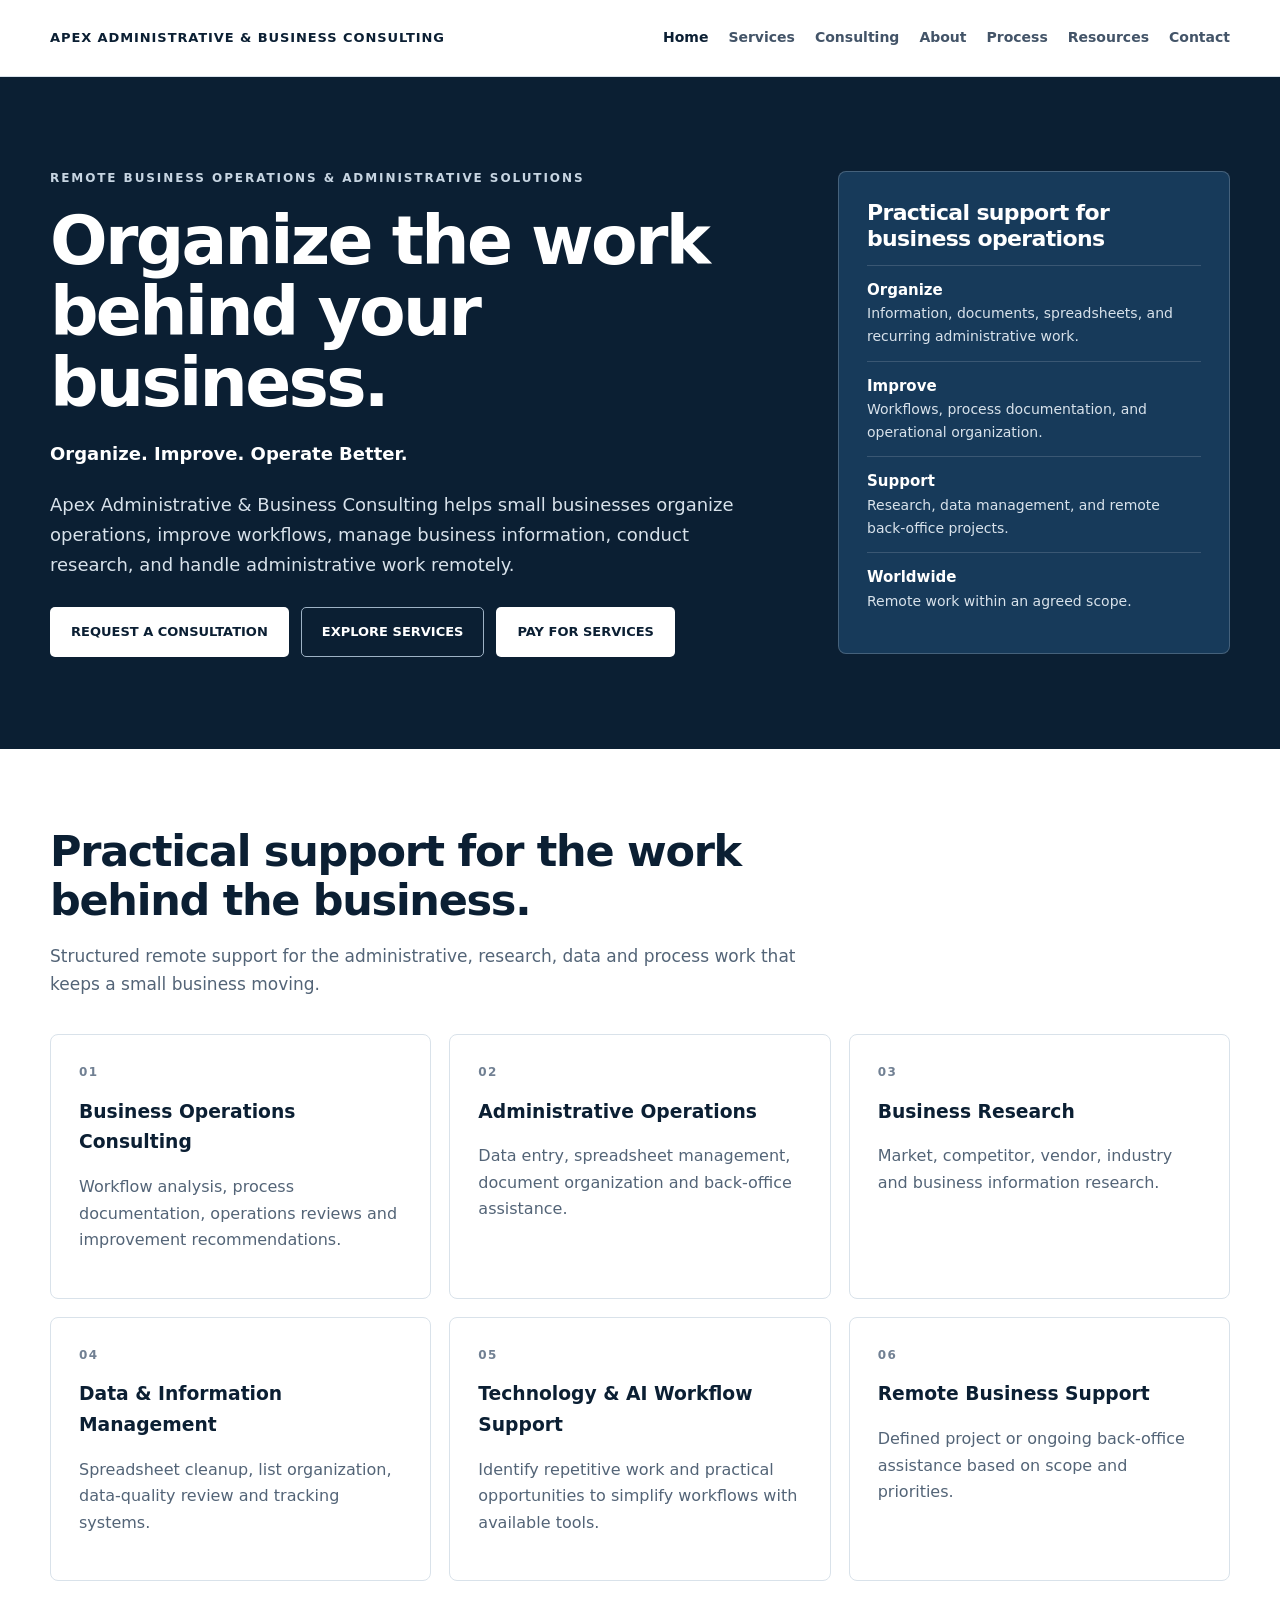
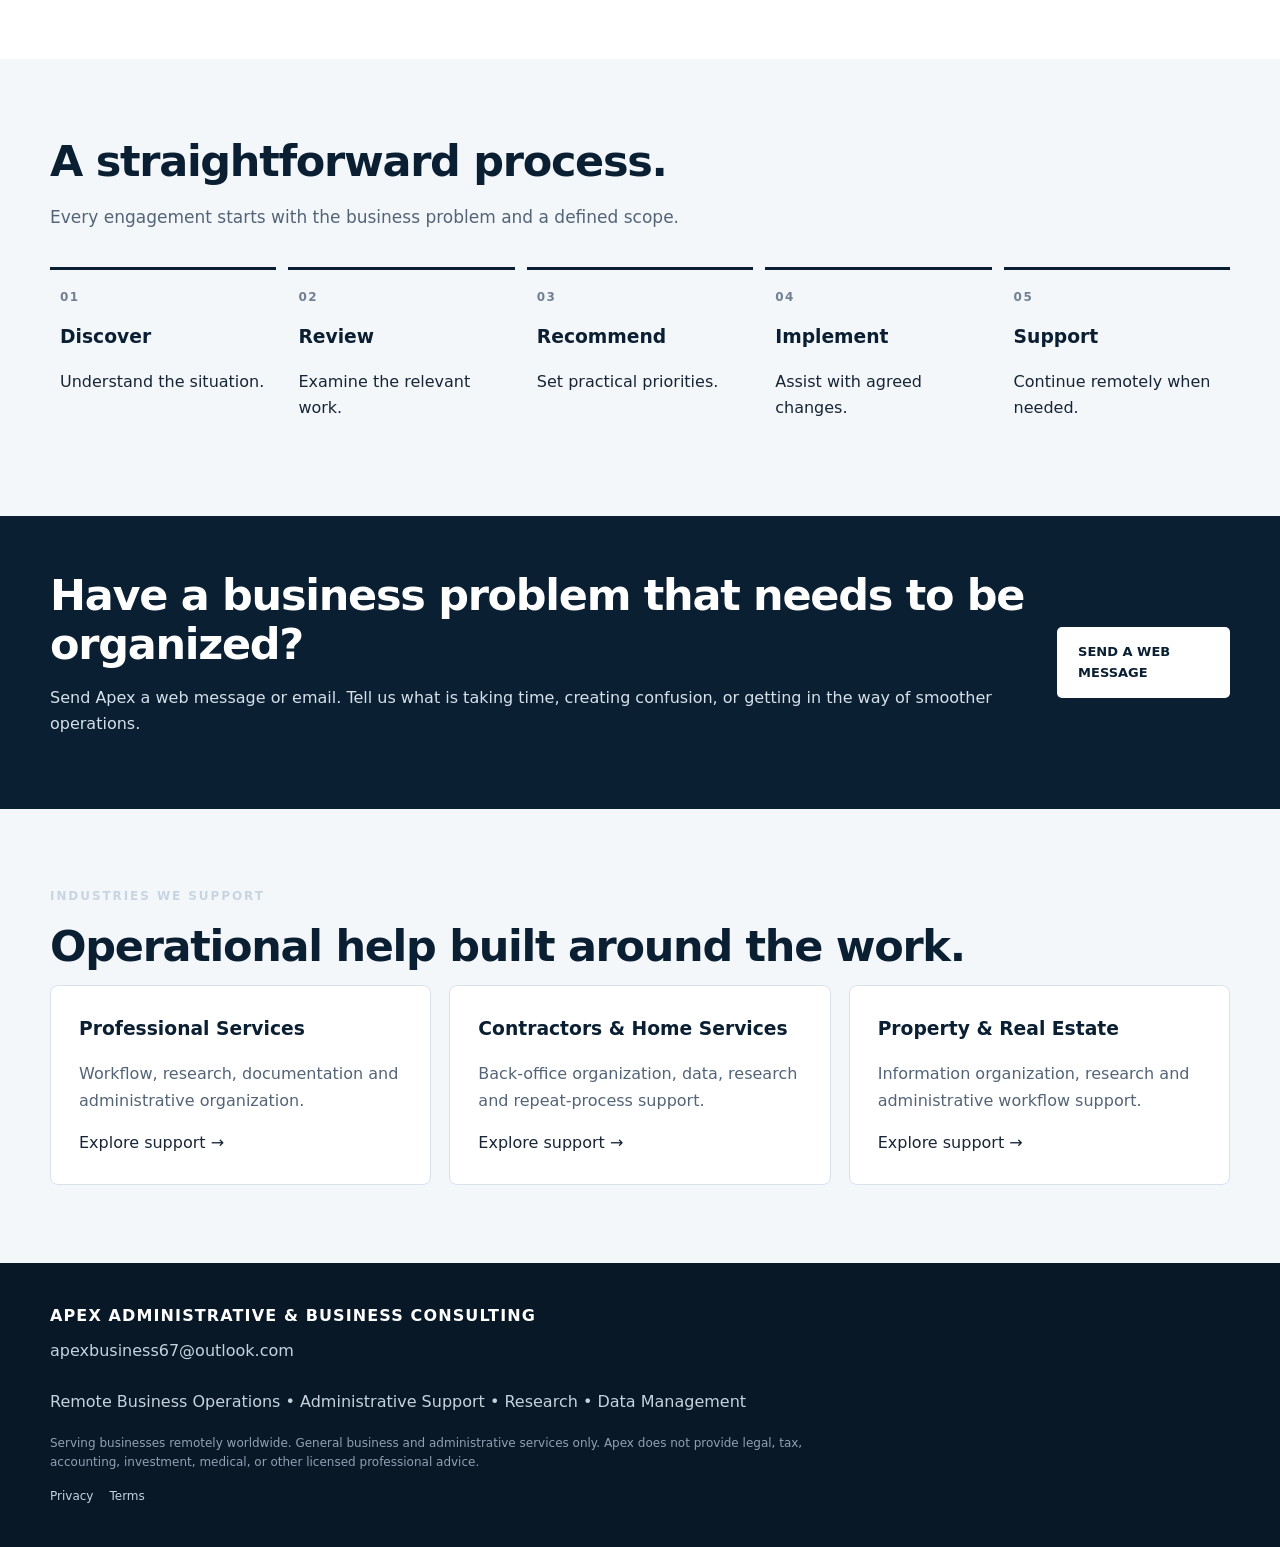
==== index.html @ cebd50f5 "Add Square Pay for Services button" ====
<!doctype html><html lang="en"><head><meta charset="utf-8"><meta name="viewport" content="width=device-width,initial-scale=1"><meta name="theme-color" content="#0b1f33"><title>Apex Administrative & Business Consulting</title><meta name="description" content="Remote business operations, administrative, research, data organization and workflow support for small businesses worldwide."><link rel="canonical" href="https://voluble-queijadas-b38662.netlify.app/"><link rel="stylesheet" href="style.css"><link rel="icon" href="favicon.svg" type="image/svg+xml"><meta property="og:type" content="website"><meta property="og:title" content="Remote Business Operations & Administrative Solutions"><meta property="og:description" content="Remote business operations, administrative, research, data organization and workflow support for small businesses worldwide."><meta property="og:url" content="https://voluble-queijadas-b38662.netlify.app/"><meta name="twitter:card" content="summary"><meta name="twitter:title" content="Remote Business Operations & Administrative Solutions"><meta name="twitter:description" content="Remote business operations, administrative, research, data organization and workflow support for small businesses worldwide."></head><body><nav class="nav"><div class="container nav-inner"><a class="brand" href="index.html">APEX ADMINISTRATIVE &amp; BUSINESS CONSULTING</a><div class="links"><a href="index.html" aria-current="page">Home</a><a href="services.html">Services</a><a href="consulting.html">Consulting</a><a href="about.html">About</a><a href="process.html">Process</a><a href="resources.html">Resources</a><a href="contact.html">Contact</a></div><button class="menu" aria-expanded="false" aria-label="Open menu">☰</button></div><div class="mobile-nav"><a href="index.html">Home</a><a href="services.html">Services</a><a href="consulting.html">Consulting</a><a href="about.html">About</a><a href="process.html">Process</a><a href="contact.html">Contact</a></div></nav><main><header class="hero"><div class="container hero-grid"><div><div class="eyebrow">REMOTE BUSINESS OPERATIONS &amp; ADMINISTRATIVE SOLUTIONS</div><h1>Organize the work behind your business.</h1><div class="tagline">Organize. Improve. Operate Better.</div><p>Apex Administrative &amp; Business Consulting helps small businesses organize operations, improve workflows, manage business information, conduct research, and handle administrative work remotely.</p><div class="actions"><a class="btn primary" href="contact.html">REQUEST A CONSULTATION</a><a class="btn secondary" href="services.html">EXPLORE SERVICES</a><a class="btn primary" href="https://square.link/u/hRuazioX" target="_blank" rel="noopener noreferrer">PAY FOR SERVICES</a></div></div><aside class="hero-panel"><h2>Practical support for business operations</h2><ul><li><strong>Organize</strong>Information, documents, spreadsheets, and recurring administrative work.</li><li><strong>Improve</strong>Workflows, process documentation, and operational organization.</li><li><strong>Support</strong>Research, data management, and remote back-office projects.</li><li><strong>Worldwide</strong>Remote work within an agreed scope.</li></ul></aside></div></header><section class="section"><div class="container"><div class="section-head"><h2>Practical support for the work behind the business.</h2><p class="lead">Structured remote support for the administrative, research, data and process work that keeps a small business moving.</p></div><div class="grid"><div class="card"><div class="number">01</div><h3>Business Operations Consulting</h3><p>Workflow analysis, process documentation, operations reviews and improvement recommendations.</p></div><div class="card"><div class="number">02</div><h3>Administrative Operations</h3><p>Data entry, spreadsheet management, document organization and back-office assistance.</p></div><div class="card"><div class="number">03</div><h3>Business Research</h3><p>Market, competitor, vendor, industry and business information research.</p></div><div class="card"><div class="number">04</div><h3>Data &amp; Information Management</h3><p>Spreadsheet cleanup, list organization, data-quality review and tracking systems.</p></div><div class="card"><div class="number">05</div><h3>Technology &amp; AI Workflow Support</h3><p>Identify repetitive work and practical opportunities to simplify workflows with available tools.</p></div><div class="card"><div class="number">06</div><h3>Remote Business Support</h3><p>Defined project or ongoing back-office assistance based on scope and priorities.</p></div></div></div></section><section class="section soft"><div class="container"><div class="section-head"><h2>A straightforward process.</h2><p class="lead">Every engagement starts with the business problem and a defined scope.</p></div><div class="steps"><div class="step"><div class="number">01</div><h3>Discover</h3><p>Understand the situation.</p></div><div class="step"><div class="number">02</div><h3>Review</h3><p>Examine the relevant work.</p></div><div class="step"><div class="number">03</div><h3>Recommend</h3><p>Set practical priorities.</p></div><div class="step"><div class="number">04</div><h3>Implement</h3><p>Assist with agreed changes.</p></div><div class="step"><div class="number">05</div><h3>Support</h3><p>Continue remotely when needed.</p></div></div></div></section><section class="band"><div class="container band-inner"><div><h2>Have a business problem that needs to be organized?</h2><p>Send Apex a web message or email. Tell us what is taking time, creating confusion, or getting in the way of smoother operations.</p></div><a class="btn primary" href="contact.html">SEND A WEB MESSAGE</a></div></section><section class="section soft"><div class="container"><div class="eyebrow">INDUSTRIES WE SUPPORT</div><h2>Operational help built around the work.</h2><div class="grid"><div class="card"><h3>Professional Services</h3><p>Workflow, research, documentation and administrative organization.</p><a href="professional-services.html">Explore support →</a></div><div class="card"><h3>Contractors & Home Services</h3><p>Back-office organization, data, research and repeat-process support.</p><a href="contractors.html">Explore support →</a></div><div class="card"><h3>Property & Real Estate</h3><p>Information organization, research and administrative workflow support.</p><a href="real-estate.html">Explore support →</a></div></div></div></section></main><footer><div class="container"><div class="footer-grid"><div><div class="footer-brand">APEX ADMINISTRATIVE &amp; BUSINESS CONSULTING</div><div style="margin-top:8px"><a href="mailto:apexbusiness67@outlook.com">apexbusiness67@outlook.com</a></div></div><div>Remote Business Operations • Administrative Support • Research • Data Management</div></div><div class="footer-small">Serving businesses remotely worldwide. General business and administrative services only. Apex does not provide legal, tax, accounting, investment, medical, or other licensed professional advice.</div><div class="footer-links"><a href="privacy.html">Privacy</a><a href="terms.html">Terms</a></div></div></footer><script src="menu.js"></script></body></html>
---- style.css ----
:root{--navy:#0b1f33;--navy2:#173a5a;--ink:#172536;--slate:#536477;--muted:#718093;--line:#d9e2ea;--soft:#f4f7fa;--white:#fff;--max:1180px}*{box-sizing:border-box}html{scroll-behavior:smooth}body{margin:0;font-family:Inter,ui-sans-serif,system-ui,-apple-system,BlinkMacSystemFont,"Segoe UI",Arial,sans-serif;color:var(--ink);line-height:1.65;background:#fff}a{text-decoration:none;color:inherit}.container{width:min(var(--max),calc(100% - 40px));margin:auto}.nav{position:sticky;top:0;z-index:20;background:#fff;border-bottom:1px solid var(--line)}.nav-inner{min-height:76px;display:flex;align-items:center;gap:25px}.brand{font-weight:850;letter-spacing:.07em;font-size:13px;color:var(--navy);white-space:nowrap}.links{margin-left:auto;display:flex;gap:20px;font-size:14px;font-weight:700;color:#435468}.links a:hover,.links a[aria-current=page]{color:var(--navy)}.menu{display:none;margin-left:auto;width:42px;height:40px;border:1px solid var(--line);background:#fff;border-radius:6px;font-size:21px;color:var(--navy)}.mobile-nav{display:none}.mobile-nav.open{display:block;border-top:1px solid var(--line)}.mobile-nav a{display:block;padding:13px 20px;border-bottom:1px solid var(--line);font-weight:700}.hero{background:var(--navy);color:#fff;padding:92px 0}.hero-grid{display:grid;grid-template-columns:1.3fr .7fr;gap:60px;align-items:center}.eyebrow{font-size:12px;letter-spacing:.16em;text-transform:uppercase;font-weight:850;margin-bottom:16px;color:#c7d5e2}h1{font-size:clamp(40px,5.3vw,68px);line-height:1.05;letter-spacing:-.04em;margin:0 0 20px}h2{font-size:clamp(29px,3.4vw,43px);line-height:1.14;letter-spacing:-.03em;color:var(--navy);margin:0 0 14px}h3{color:var(--navy);margin:0 0 10px}.hero h2{color:#fff;font-size:22px}.hero p{font-size:18px;max-width:760px;color:#d8e2eb}.tagline{font-size:18px;font-weight:800;margin-bottom:22px}.actions{display:flex;flex-wrap:wrap;gap:12px;margin-top:28px}.btn{display:inline-flex;align-items:center;justify-content:center;padding:13px 20px;border-radius:5px;font-weight:850;font-size:13px;border:1px solid transparent;cursor:pointer}.btn.primary{background:#fff;color:var(--navy)}.btn.secondary{border-color:#9eb2c5;color:#fff}.btn.dark{background:var(--navy);color:#fff}.btn.outline{border-color:var(--navy);color:var(--navy)}.hero-panel{background:var(--navy2);padding:28px;border:1px solid rgba(255,255,255,.2);border-radius:8px}.hero-panel ul{list-style:none;padding:0;margin:0}.hero-panel li{padding:12px 0;border-top:1px solid rgba(255,255,255,.15);color:#d8e2eb;font-size:14px}.hero-panel strong{display:block;color:#fff;font-size:15px}.section{padding:78px 0}.soft{background:var(--soft)}.section-head{max-width:780px;margin-bottom:36px}.lead{font-size:17px;color:var(--slate)}.grid{display:grid;grid-template-columns:repeat(3,1fr);gap:18px}.card{border:1px solid var(--line);background:#fff;padding:28px;border-radius:8px}.card p,.card li{color:var(--slate)}.number{font-size:12px;font-weight:900;letter-spacing:.12em;color:var(--muted);margin-bottom:14px}.steps{display:grid;grid-template-columns:repeat(5,1fr);gap:12px}.step{border-top:3px solid var(--navy);padding:18px 10px 0}.band{background:var(--navy);color:#fff;padding:55px 0}.band h2{color:#fff}.band p{color:#d4e0ea}.band-inner{display:flex;justify-content:space-between;align-items:center;gap:30px}.page-hero{background:var(--soft);padding:62px 0 50px;border-bottom:1px solid var(--line)}.list{display:grid;grid-template-columns:1fr 1fr;gap:18px}.price{font-size:30px;font-weight:850;color:var(--navy)}.contact-grid{display:grid;grid-template-columns:1.2fr .8fr;gap:28px;align-items:start}.stack{display:grid;gap:18px}.form-note{color:var(--slate);margin-top:-4px}.form-row{display:grid;gap:7px;margin:17px 0}.form-row label{font-weight:800;font-size:14px;color:var(--navy)}.form-row input,.form-row select,.form-row textarea{width:100%;border:1px solid #c5d1dc;border-radius:5px;background:#fff;padding:12px 13px;font:inherit;color:var(--ink)}.form-row input:focus,.form-row select:focus,.form-row textarea:focus{outline:3px solid rgba(11,31,51,.12);border-color:var(--navy)}.form-row textarea{resize:vertical;min-height:150px}.form-actions{display:flex;align-items:center;gap:14px;flex-wrap:wrap;margin-top:10px}.form-status{font-size:13px;color:var(--slate)}.form-privacy{font-size:12px;color:var(--muted);margin-top:16px}.form-privacy a{text-decoration:underline}.email-link{font-weight:800;color:var(--navy);overflow-wrap:anywhere}.honeypot{position:absolute;left:-10000px;top:auto;width:1px;height:1px;overflow:hidden}footer{background:#081827;color:#c6d2de;padding:40px 0}.footer-grid{display:flex;justify-content:space-between;gap:25px;flex-wrap:wrap}.footer-brand{color:#fff;font-weight:850;letter-spacing:.07em}.footer-small{font-size:12px;color:#8fa1b3;margin-top:18px;max-width:820px}.footer-links{display:flex;gap:16px;font-size:12px;margin-top:14px}@media(max-width:1000px){.hero-grid{grid-template-columns:1fr}.grid{grid-template-columns:1fr 1fr}.steps{grid-template-columns:1fr 1fr}.links{gap:12px}.contact-grid{grid-template-columns:1fr}}@media(max-width:760px){.container{width:min(100% - 28px,var(--max))}.links{display:none}.menu{display:block}.hero{padding:68px 0 64px}.grid,.list{grid-template-columns:1fr}.steps{grid-template-columns:1fr}.band-inner{display:block}.band .btn{margin-top:20px}.section{padding:62px 0}.brand{font-size:11px}}
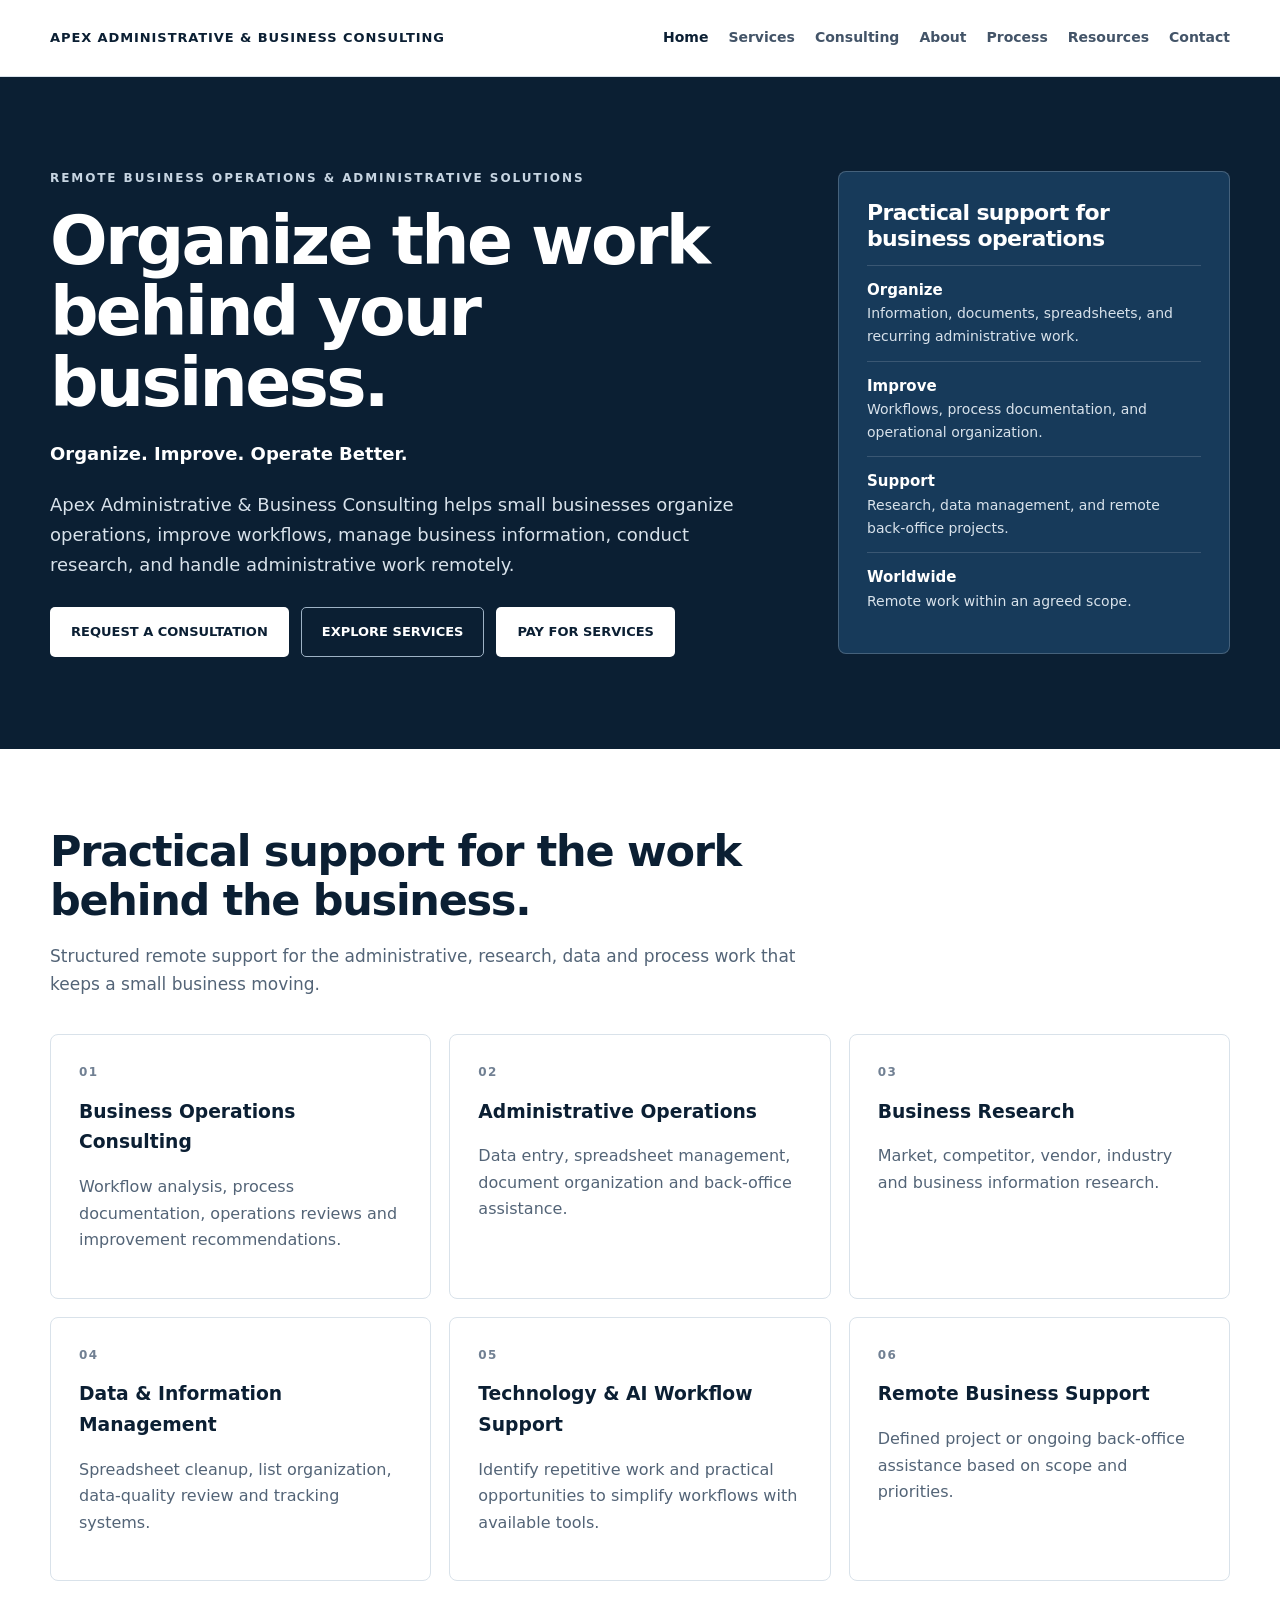
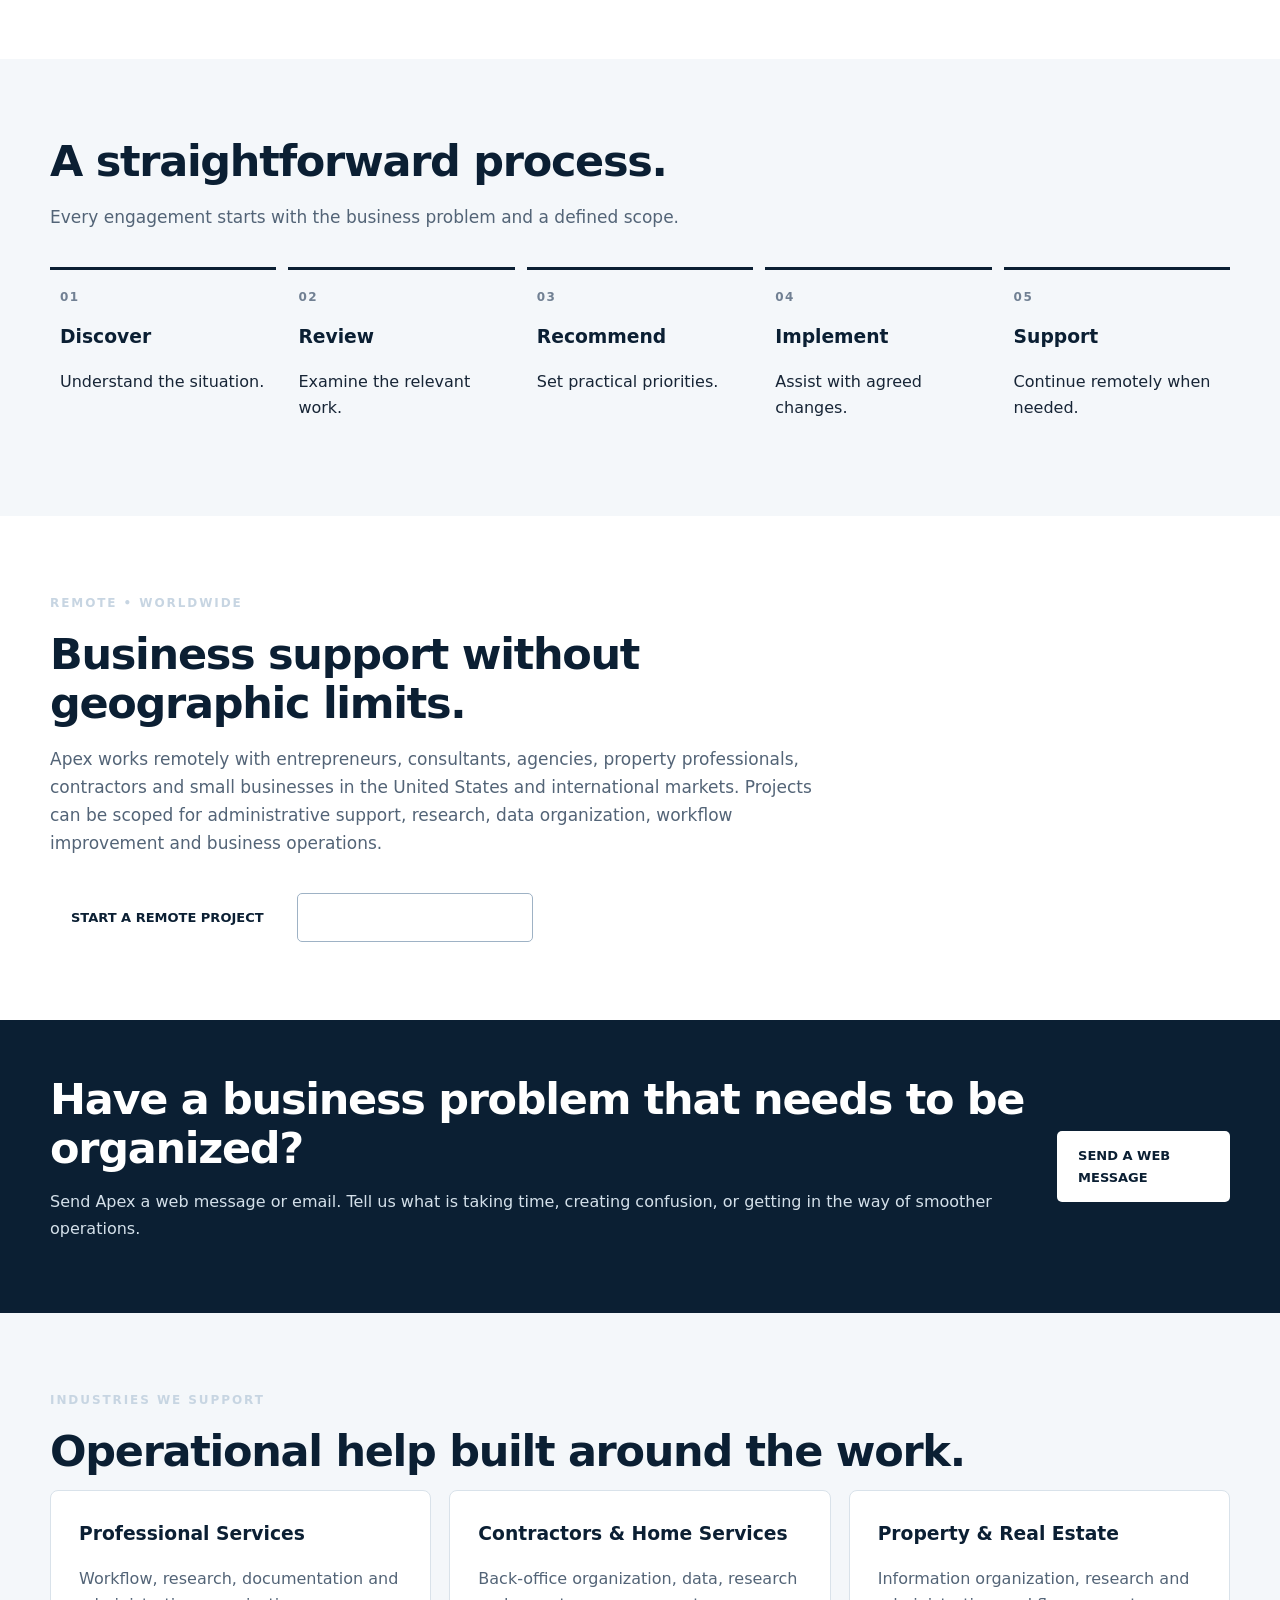
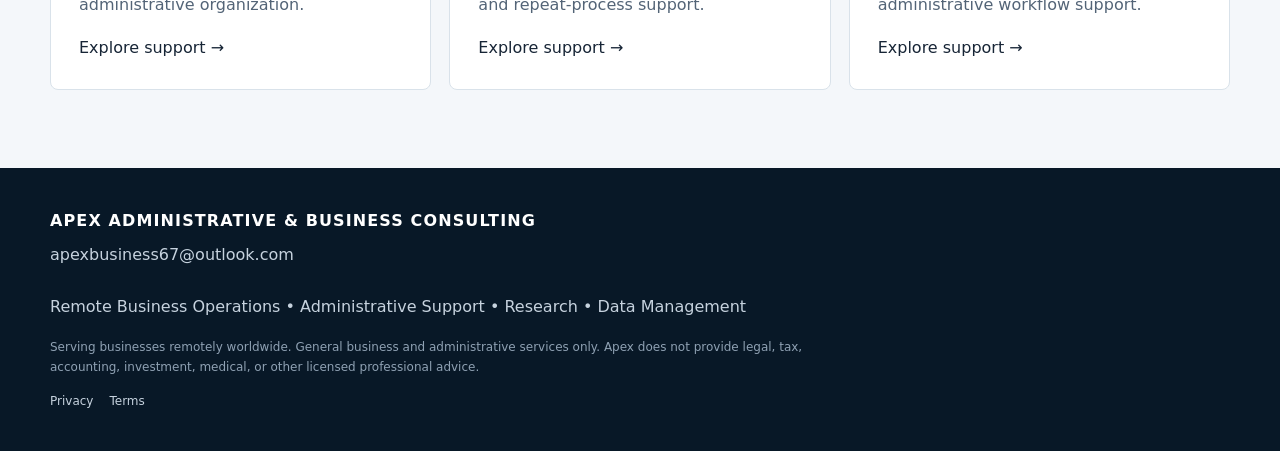
==== commit 4e36d5eb: "Expand global search and conversion targeting" ====
--- a/index.html
+++ b/index.html
@@ -1 +1 @@
-<!doctype html><html lang="en"><head><meta charset="utf-8"><meta name="viewport" content="width=device-width,initial-scale=1"><meta name="theme-color" content="#0b1f33"><title>Apex Administrative & Business Consulting</title><meta name="description" content="Remote business operations, administrative, research, data organization and workflow support for small businesses worldwide."><link rel="canonical" href="https://voluble-queijadas-b38662.netlify.app/"><link rel="stylesheet" href="style.css"><link rel="icon" href="favicon.svg" type="image/svg+xml"><meta property="og:type" content="website"><meta property="og:title" content="Remote Business Operations & Administrative Solutions"><meta property="og:description" content="Remote business operations, administrative, research, data organization and workflow support for small businesses worldwide."><meta property="og:url" content="https://voluble-queijadas-b38662.netlify.app/"><meta name="twitter:card" content="summary"><meta name="twitter:title" content="Remote Business Operations & Administrative Solutions"><meta name="twitter:description" content="Remote business operations, administrative, research, data organization and workflow support for small businesses worldwide."></head><body><nav class="nav"><div class="container nav-inner"><a class="brand" href="index.html">APEX ADMINISTRATIVE &amp; BUSINESS CONSULTING</a><div class="links"><a href="index.html" aria-current="page">Home</a><a href="services.html">Services</a><a href="consulting.html">Consulting</a><a href="about.html">About</a><a href="process.html">Process</a><a href="resources.html">Resources</a><a href="contact.html">Contact</a></div><button class="menu" aria-expanded="false" aria-label="Open menu">☰</button></div><div class="mobile-nav"><a href="index.html">Home</a><a href="services.html">Services</a><a href="consulting.html">Consulting</a><a href="about.html">About</a><a href="process.html">Process</a><a href="contact.html">Contact</a></div></nav><main><header class="hero"><div class="container hero-grid"><div><div class="eyebrow">REMOTE BUSINESS OPERATIONS &amp; ADMINISTRATIVE SOLUTIONS</div><h1>Organize the work behind your business.</h1><div class="tagline">Organize. Improve. Operate Better.</div><p>Apex Administrative &amp; Business Consulting helps small businesses organize operations, improve workflows, manage business information, conduct research, and handle administrative work remotely.</p><div class="actions"><a class="btn primary" href="contact.html">REQUEST A CONSULTATION</a><a class="btn secondary" href="services.html">EXPLORE SERVICES</a><a class="btn primary" href="https://square.link/u/hRuazioX" target="_blank" rel="noopener noreferrer">PAY FOR SERVICES</a></div></div><aside class="hero-panel"><h2>Practical support for business operations</h2><ul><li><strong>Organize</strong>Information, documents, spreadsheets, and recurring administrative work.</li><li><strong>Improve</strong>Workflows, process documentation, and operational organization.</li><li><strong>Support</strong>Research, data management, and remote back-office projects.</li><li><strong>Worldwide</strong>Remote work within an agreed scope.</li></ul></aside></div></header><section class="section"><div class="container"><div class="section-head"><h2>Practical support for the work behind the business.</h2><p class="lead">Structured remote support for the administrative, research, data and process work that keeps a small business moving.</p></div><div class="grid"><div class="card"><div class="number">01</div><h3>Business Operations Consulting</h3><p>Workflow analysis, process documentation, operations reviews and improvement recommendations.</p></div><div class="card"><div class="number">02</div><h3>Administrative Operations</h3><p>Data entry, spreadsheet management, document organization and back-office assistance.</p></div><div class="card"><div class="number">03</div><h3>Business Research</h3><p>Market, competitor, vendor, industry and business information research.</p></div><div class="card"><div class="number">04</div><h3>Data &amp; Information Management</h3><p>Spreadsheet cleanup, list organization, data-quality review and tracking systems.</p></div><div class="card"><div class="number">05</div><h3>Technology &amp; AI Workflow Support</h3><p>Identify repetitive work and practical opportunities to simplify workflows with available tools.</p></div><div class="card"><div class="number">06</div><h3>Remote Business Support</h3><p>Defined project or ongoing back-office assistance based on scope and priorities.</p></div></div></div></section><section class="section soft"><div class="container"><div class="section-head"><h2>A straightforward process.</h2><p class="lead">Every engagement starts with the business problem and a defined scope.</p></div><div class="steps"><div class="step"><div class="number">01</div><h3>Discover</h3><p>Understand the situation.</p></div><div class="step"><div class="number">02</div><h3>Review</h3><p>Examine the relevant work.</p></div><div class="step"><div class="number">03</div><h3>Recommend</h3><p>Set practical priorities.</p></div><div class="step"><div class="number">04</div><h3>Implement</h3><p>Assist with agreed changes.</p></div><div class="step"><div class="number">05</div><h3>Support</h3><p>Continue remotely when needed.</p></div></div></div></section><section class="band"><div class="container band-inner"><div><h2>Have a business problem that needs to be organized?</h2><p>Send Apex a web message or email. Tell us what is taking time, creating confusion, or getting in the way of smoother operations.</p></div><a class="btn primary" href="contact.html">SEND A WEB MESSAGE</a></div></section><section class="section soft"><div class="container"><div class="eyebrow">INDUSTRIES WE SUPPORT</div><h2>Operational help built around the work.</h2><div class="grid"><div class="card"><h3>Professional Services</h3><p>Workflow, research, documentation and administrative organization.</p><a href="professional-services.html">Explore support →</a></div><div class="card"><h3>Contractors & Home Services</h3><p>Back-office organization, data, research and repeat-process support.</p><a href="contractors.html">Explore support →</a></div><div class="card"><h3>Property & Real Estate</h3><p>Information organization, research and administrative workflow support.</p><a href="real-estate.html">Explore support →</a></div></div></div></section></main><footer><div class="container"><div class="footer-grid"><div><div class="footer-brand">APEX ADMINISTRATIVE &amp; BUSINESS CONSULTING</div><div style="margin-top:8px"><a href="mailto:apexbusiness67@outlook.com">apexbusiness67@outlook.com</a></div></div><div>Remote Business Operations • Administrative Support • Research • Data Management</div></div><div class="footer-small">Serving businesses remotely worldwide. General business and administrative services only. Apex does not provide legal, tax, accounting, investment, medical, or other licensed professional advice.</div><div class="footer-links"><a href="privacy.html">Privacy</a><a href="terms.html">Terms</a></div></div></footer><script src="menu.js"></script></body></html>+<!doctype html><html lang="en"><head><meta charset="utf-8"><meta name="viewport" content="width=device-width,initial-scale=1"><meta name="theme-color" content="#0b1f33"><title>Apex Administrative & Business Consulting</title><meta name="description" content="Remote business operations, administrative, research, data organization and workflow support for small businesses worldwide."><link rel="canonical" href="https://https-github-com-username-repositor.vercel.app/"><link rel="stylesheet" href="style.css"><link rel="icon" href="favicon.svg" type="image/svg+xml"><meta property="og:type" content="website"><meta property="og:title" content="Remote Business Operations & Administrative Solutions"><meta property="og:description" content="Remote business operations, administrative, research, data organization and workflow support for small businesses worldwide."><meta property="og:url" content="https://https-github-com-username-repositor.vercel.app/"><meta name="twitter:card" content="summary"><meta name="twitter:title" content="Remote Business Operations & Administrative Solutions"><meta name="twitter:description" content="Remote business operations, administrative, research, data organization and workflow support for small businesses worldwide."><meta name="keywords" content="remote administrative support, virtual administrative support, business operations consulting, business research services, spreadsheet cleanup, workflow improvement, process documentation, remote back office support, international business support, small business consulting"><meta name="robots" content="index,follow,max-image-preview:large"><script type="application/ld+json">{"@context":"https://schema.org","@type":"ProfessionalService","name":"Apex Administrative & Business Consulting","url":"https://https-github-com-username-repositor.vercel.app/","email":"mailto:apexbusiness67@outlook.com","description":"Remote administrative support, business operations consulting, research, data organization, spreadsheet cleanup, process documentation and workflow improvement for businesses and professionals.","areaServed":["United States","Worldwide"],"serviceType":["Administrative Support","Business Operations Consulting","Business Research","Data Organization","Spreadsheet Cleanup","Workflow and Process Support","Technology and AI Workflow Support"]}</script></head><body><nav class="nav"><div class="container nav-inner"><a class="brand" href="index.html">APEX ADMINISTRATIVE &amp; BUSINESS CONSULTING</a><div class="links"><a href="index.html" aria-current="page">Home</a><a href="services.html">Services</a><a href="consulting.html">Consulting</a><a href="about.html">About</a><a href="process.html">Process</a><a href="resources.html">Resources</a><a href="contact.html">Contact</a></div><button class="menu" aria-expanded="false" aria-label="Open menu">☰</button></div><div class="mobile-nav"><a href="index.html">Home</a><a href="services.html">Services</a><a href="consulting.html">Consulting</a><a href="about.html">About</a><a href="process.html">Process</a><a href="contact.html">Contact</a></div></nav><main><header class="hero"><div class="container hero-grid"><div><div class="eyebrow">REMOTE BUSINESS OPERATIONS &amp; ADMINISTRATIVE SOLUTIONS</div><h1>Organize the work behind your business.</h1><div class="tagline">Organize. Improve. Operate Better.</div><p>Apex Administrative &amp; Business Consulting helps small businesses organize operations, improve workflows, manage business information, conduct research, and handle administrative work remotely.</p><div class="actions"><a class="btn primary" href="contact.html">REQUEST A CONSULTATION</a><a class="btn secondary" href="services.html">EXPLORE SERVICES</a><a class="btn primary" href="https://square.link/u/hRuazioX" target="_blank" rel="noopener noreferrer">PAY FOR SERVICES</a></div></div><aside class="hero-panel"><h2>Practical support for business operations</h2><ul><li><strong>Organize</strong>Information, documents, spreadsheets, and recurring administrative work.</li><li><strong>Improve</strong>Workflows, process documentation, and operational organization.</li><li><strong>Support</strong>Research, data management, and remote back-office projects.</li><li><strong>Worldwide</strong>Remote work within an agreed scope.</li></ul></aside></div></header><section class="section"><div class="container"><div class="section-head"><h2>Practical support for the work behind the business.</h2><p class="lead">Structured remote support for the administrative, research, data and process work that keeps a small business moving.</p></div><div class="grid"><div class="card"><div class="number">01</div><h3>Business Operations Consulting</h3><p>Workflow analysis, process documentation, operations reviews and improvement recommendations.</p></div><div class="card"><div class="number">02</div><h3>Administrative Operations</h3><p>Data entry, spreadsheet management, document organization and back-office assistance.</p></div><div class="card"><div class="number">03</div><h3>Business Research</h3><p>Market, competitor, vendor, industry and business information research.</p></div><div class="card"><div class="number">04</div><h3>Data &amp; Information Management</h3><p>Spreadsheet cleanup, list organization, data-quality review and tracking systems.</p></div><div class="card"><div class="number">05</div><h3>Technology &amp; AI Workflow Support</h3><p>Identify repetitive work and practical opportunities to simplify workflows with available tools.</p></div><div class="card"><div class="number">06</div><h3>Remote Business Support</h3><p>Defined project or ongoing back-office assistance based on scope and priorities.</p></div></div></div></section><section class="section soft"><div class="container"><div class="section-head"><h2>A straightforward process.</h2><p class="lead">Every engagement starts with the business problem and a defined scope.</p></div><div class="steps"><div class="step"><div class="number">01</div><h3>Discover</h3><p>Understand the situation.</p></div><div class="step"><div class="number">02</div><h3>Review</h3><p>Examine the relevant work.</p></div><div class="step"><div class="number">03</div><h3>Recommend</h3><p>Set practical priorities.</p></div><div class="step"><div class="number">04</div><h3>Implement</h3><p>Assist with agreed changes.</p></div><div class="step"><div class="number">05</div><h3>Support</h3><p>Continue remotely when needed.</p></div></div></div></section><section class="section"><div class="container"><div class="section-head"><div class="eyebrow">REMOTE • WORLDWIDE</div><h2>Business support without geographic limits.</h2><p class="lead">Apex works remotely with entrepreneurs, consultants, agencies, property professionals, contractors and small businesses in the United States and international markets. Projects can be scoped for administrative support, research, data organization, workflow improvement and business operations.</p></div><div class="actions"><a class="btn primary" href="contact.html">START A REMOTE PROJECT</a><a class="btn secondary" href="services.html">VIEW PRICING &amp; SERVICES</a></div></div></section><section class="band"><div class="container band-inner"><div><h2>Have a business problem that needs to be organized?</h2><p>Send Apex a web message or email. Tell us what is taking time, creating confusion, or getting in the way of smoother operations.</p></div><a class="btn primary" href="contact.html">SEND A WEB MESSAGE</a></div></section><section class="section soft"><div class="container"><div class="eyebrow">INDUSTRIES WE SUPPORT</div><h2>Operational help built around the work.</h2><div class="grid"><div class="card"><h3>Professional Services</h3><p>Workflow, research, documentation and administrative organization.</p><a href="professional-services.html">Explore support →</a></div><div class="card"><h3>Contractors & Home Services</h3><p>Back-office organization, data, research and repeat-process support.</p><a href="contractors.html">Explore support →</a></div><div class="card"><h3>Property & Real Estate</h3><p>Information organization, research and administrative workflow support.</p><a href="real-estate.html">Explore support →</a></div></div></div></section></main><footer><div class="container"><div class="footer-grid"><div><div class="footer-brand">APEX ADMINISTRATIVE &amp; BUSINESS CONSULTING</div><div style="margin-top:8px"><a href="mailto:apexbusiness67@outlook.com">apexbusiness67@outlook.com</a></div></div><div>Remote Business Operations • Administrative Support • Research • Data Management</div></div><div class="footer-small">Serving businesses remotely worldwide. General business and administrative services only. Apex does not provide legal, tax, accounting, investment, medical, or other licensed professional advice.</div><div class="footer-links"><a href="privacy.html">Privacy</a><a href="terms.html">Terms</a></div></div></footer><script src="menu.js"></script></body></html>
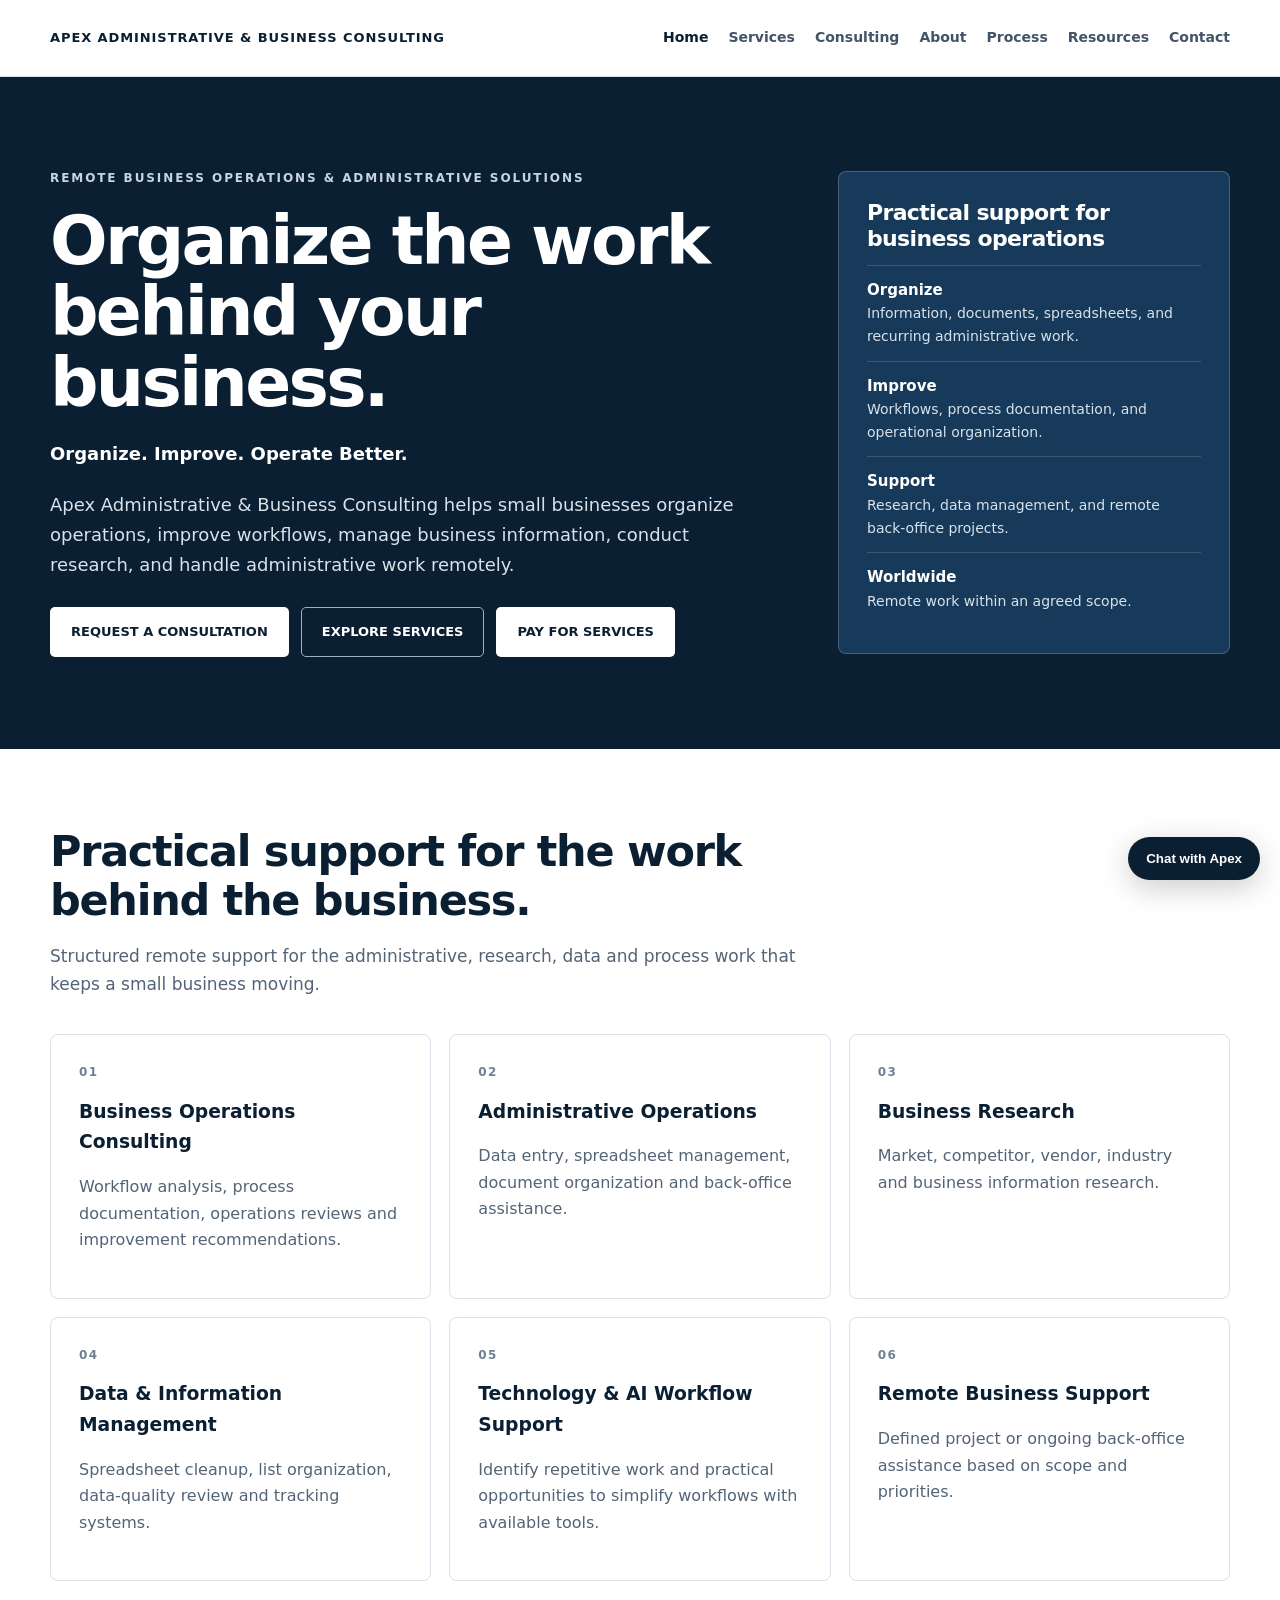
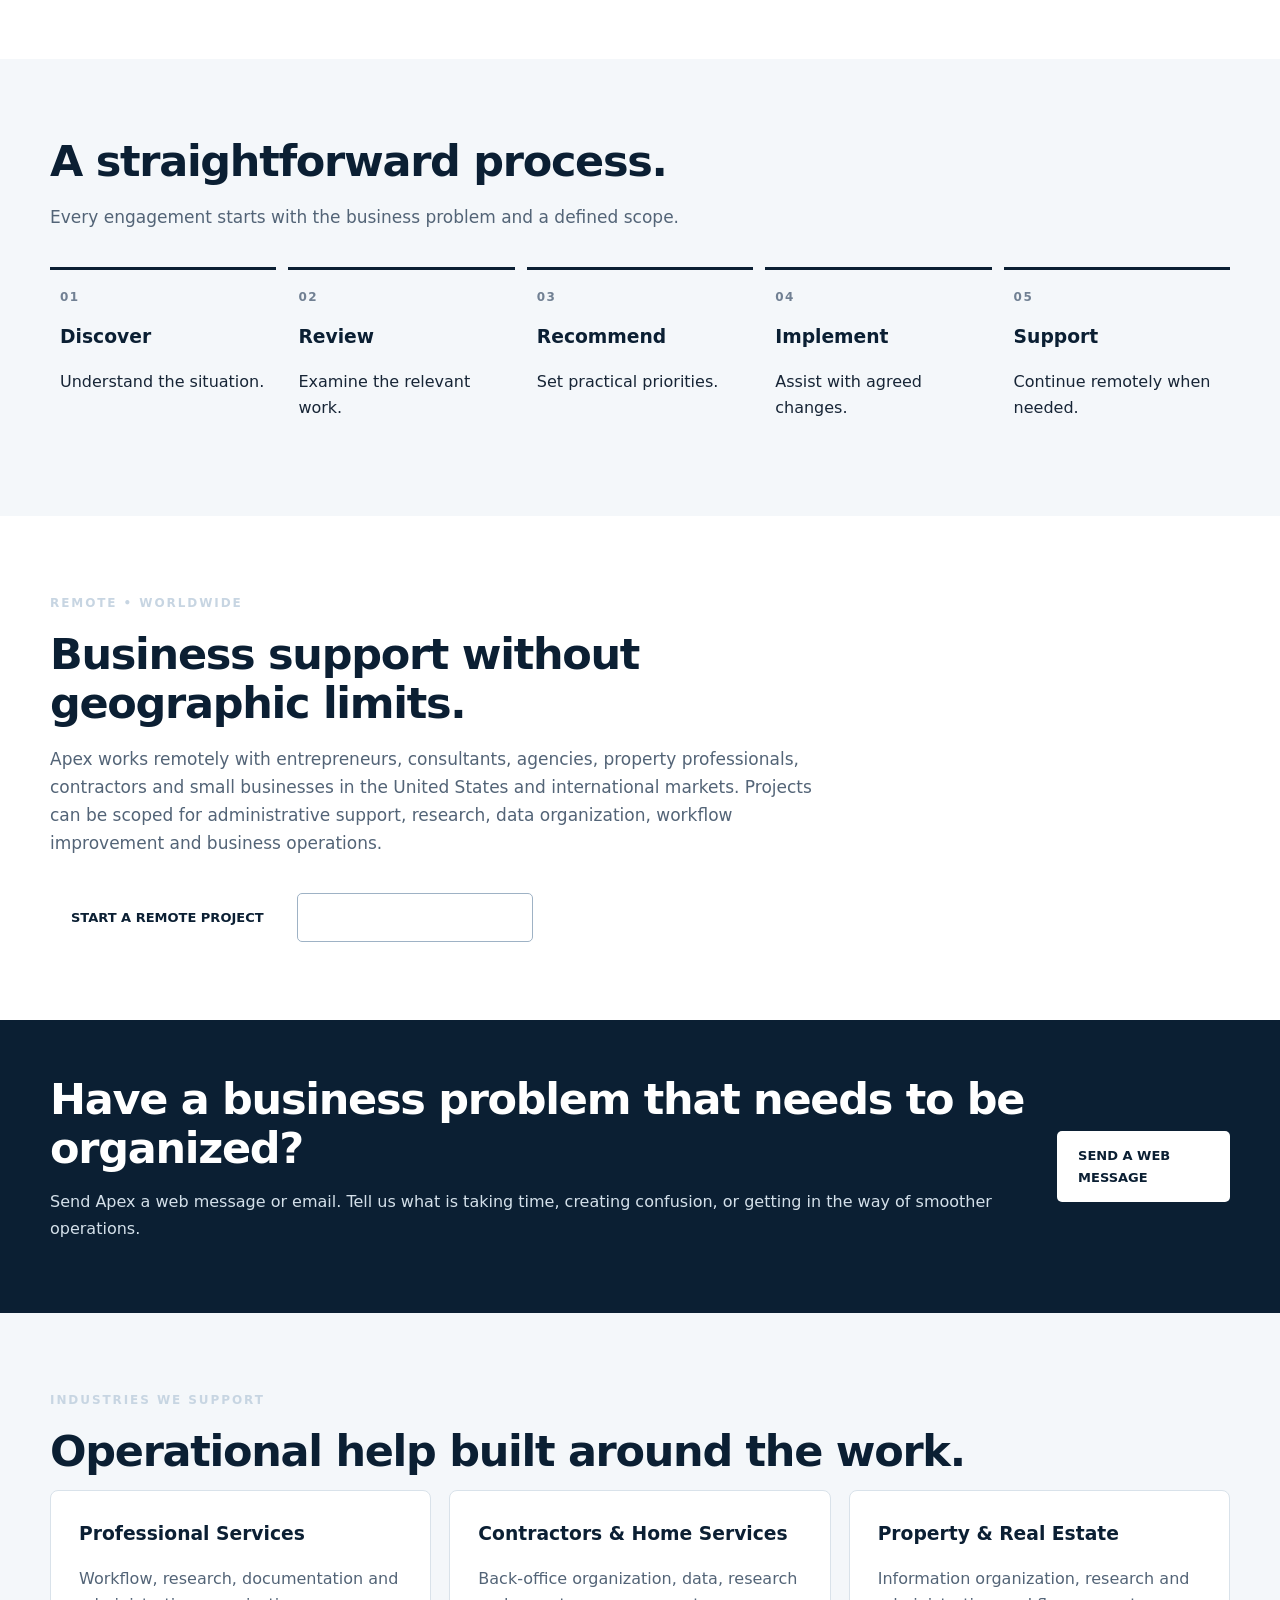
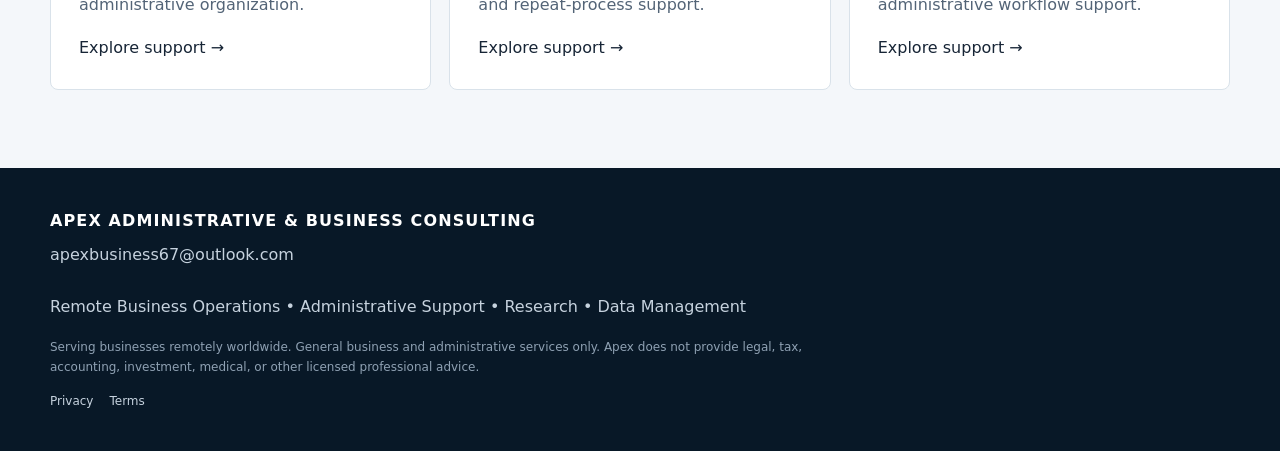
==== commit 4989b4a4: "Fix Apex production URL in index.html" ====
--- a/index.html
+++ b/index.html
@@ -1 +1 @@
-<!doctype html><html lang="en"><head><meta charset="utf-8"><meta name="viewport" content="width=device-width,initial-scale=1"><meta name="theme-color" content="#0b1f33"><title>Apex Administrative & Business Consulting</title><meta name="description" content="Remote business operations, administrative, research, data organization and workflow support for small businesses worldwide."><link rel="canonical" href="https://https-github-com-username-repositor.vercel.app/"><link rel="stylesheet" href="style.css"><link rel="icon" href="favicon.svg" type="image/svg+xml"><meta property="og:type" content="website"><meta property="og:title" content="Remote Business Operations & Administrative Solutions"><meta property="og:description" content="Remote business operations, administrative, research, data organization and workflow support for small businesses worldwide."><meta property="og:url" content="https://https-github-com-username-repositor.vercel.app/"><meta name="twitter:card" content="summary"><meta name="twitter:title" content="Remote Business Operations & Administrative Solutions"><meta name="twitter:description" content="Remote business operations, administrative, research, data organization and workflow support for small businesses worldwide."><meta name="keywords" content="remote administrative support, virtual administrative support, business operations consulting, business research services, spreadsheet cleanup, workflow improvement, process documentation, remote back office support, international business support, small business consulting"><meta name="robots" content="index,follow,max-image-preview:large"><script type="application/ld+json">{"@context":"https://schema.org","@type":"ProfessionalService","name":"Apex Administrative & Business Consulting","url":"https://https-github-com-username-repositor.vercel.app/","email":"mailto:apexbusiness67@outlook.com","description":"Remote administrative support, business operations consulting, research, data organization, spreadsheet cleanup, process documentation and workflow improvement for businesses and professionals.","areaServed":["United States","Worldwide"],"serviceType":["Administrative Support","Business Operations Consulting","Business Research","Data Organization","Spreadsheet Cleanup","Workflow and Process Support","Technology and AI Workflow Support"]}</script></head><body><nav class="nav"><div class="container nav-inner"><a class="brand" href="index.html">APEX ADMINISTRATIVE &amp; BUSINESS CONSULTING</a><div class="links"><a href="index.html" aria-current="page">Home</a><a href="services.html">Services</a><a href="consulting.html">Consulting</a><a href="about.html">About</a><a href="process.html">Process</a><a href="resources.html">Resources</a><a href="contact.html">Contact</a></div><button class="menu" aria-expanded="false" aria-label="Open menu">☰</button></div><div class="mobile-nav"><a href="index.html">Home</a><a href="services.html">Services</a><a href="consulting.html">Consulting</a><a href="about.html">About</a><a href="process.html">Process</a><a href="contact.html">Contact</a></div></nav><main><header class="hero"><div class="container hero-grid"><div><div class="eyebrow">REMOTE BUSINESS OPERATIONS &amp; ADMINISTRATIVE SOLUTIONS</div><h1>Organize the work behind your business.</h1><div class="tagline">Organize. Improve. Operate Better.</div><p>Apex Administrative &amp; Business Consulting helps small businesses organize operations, improve workflows, manage business information, conduct research, and handle administrative work remotely.</p><div class="actions"><a class="btn primary" href="contact.html">REQUEST A CONSULTATION</a><a class="btn secondary" href="services.html">EXPLORE SERVICES</a><a class="btn primary" href="https://square.link/u/hRuazioX" target="_blank" rel="noopener noreferrer">PAY FOR SERVICES</a></div></div><aside class="hero-panel"><h2>Practical support for business operations</h2><ul><li><strong>Organize</strong>Information, documents, spreadsheets, and recurring administrative work.</li><li><strong>Improve</strong>Workflows, process documentation, and operational organization.</li><li><strong>Support</strong>Research, data management, and remote back-office projects.</li><li><strong>Worldwide</strong>Remote work within an agreed scope.</li></ul></aside></div></header><section class="section"><div class="container"><div class="section-head"><h2>Practical support for the work behind the business.</h2><p class="lead">Structured remote support for the administrative, research, data and process work that keeps a small business moving.</p></div><div class="grid"><div class="card"><div class="number">01</div><h3>Business Operations Consulting</h3><p>Workflow analysis, process documentation, operations reviews and improvement recommendations.</p></div><div class="card"><div class="number">02</div><h3>Administrative Operations</h3><p>Data entry, spreadsheet management, document organization and back-office assistance.</p></div><div class="card"><div class="number">03</div><h3>Business Research</h3><p>Market, competitor, vendor, industry and business information research.</p></div><div class="card"><div class="number">04</div><h3>Data &amp; Information Management</h3><p>Spreadsheet cleanup, list organization, data-quality review and tracking systems.</p></div><div class="card"><div class="number">05</div><h3>Technology &amp; AI Workflow Support</h3><p>Identify repetitive work and practical opportunities to simplify workflows with available tools.</p></div><div class="card"><div class="number">06</div><h3>Remote Business Support</h3><p>Defined project or ongoing back-office assistance based on scope and priorities.</p></div></div></div></section><section class="section soft"><div class="container"><div class="section-head"><h2>A straightforward process.</h2><p class="lead">Every engagement starts with the business problem and a defined scope.</p></div><div class="steps"><div class="step"><div class="number">01</div><h3>Discover</h3><p>Understand the situation.</p></div><div class="step"><div class="number">02</div><h3>Review</h3><p>Examine the relevant work.</p></div><div class="step"><div class="number">03</div><h3>Recommend</h3><p>Set practical priorities.</p></div><div class="step"><div class="number">04</div><h3>Implement</h3><p>Assist with agreed changes.</p></div><div class="step"><div class="number">05</div><h3>Support</h3><p>Continue remotely when needed.</p></div></div></div></section><section class="section"><div class="container"><div class="section-head"><div class="eyebrow">REMOTE • WORLDWIDE</div><h2>Business support without geographic limits.</h2><p class="lead">Apex works remotely with entrepreneurs, consultants, agencies, property professionals, contractors and small businesses in the United States and international markets. Projects can be scoped for administrative support, research, data organization, workflow improvement and business operations.</p></div><div class="actions"><a class="btn primary" href="contact.html">START A REMOTE PROJECT</a><a class="btn secondary" href="services.html">VIEW PRICING &amp; SERVICES</a></div></div></section><section class="band"><div class="container band-inner"><div><h2>Have a business problem that needs to be organized?</h2><p>Send Apex a web message or email. Tell us what is taking time, creating confusion, or getting in the way of smoother operations.</p></div><a class="btn primary" href="contact.html">SEND A WEB MESSAGE</a></div></section><section class="section soft"><div class="container"><div class="eyebrow">INDUSTRIES WE SUPPORT</div><h2>Operational help built around the work.</h2><div class="grid"><div class="card"><h3>Professional Services</h3><p>Workflow, research, documentation and administrative organization.</p><a href="professional-services.html">Explore support →</a></div><div class="card"><h3>Contractors & Home Services</h3><p>Back-office organization, data, research and repeat-process support.</p><a href="contractors.html">Explore support →</a></div><div class="card"><h3>Property & Real Estate</h3><p>Information organization, research and administrative workflow support.</p><a href="real-estate.html">Explore support →</a></div></div></div></section></main><footer><div class="container"><div class="footer-grid"><div><div class="footer-brand">APEX ADMINISTRATIVE &amp; BUSINESS CONSULTING</div><div style="margin-top:8px"><a href="mailto:apexbusiness67@outlook.com">apexbusiness67@outlook.com</a></div></div><div>Remote Business Operations • Administrative Support • Research • Data Management</div></div><div class="footer-small">Serving businesses remotely worldwide. General business and administrative services only. Apex does not provide legal, tax, accounting, investment, medical, or other licensed professional advice.</div><div class="footer-links"><a href="privacy.html">Privacy</a><a href="terms.html">Terms</a></div></div></footer><script src="menu.js"></script></body></html>+<!doctype html><html lang="en"><head><meta charset="utf-8"><meta name="viewport" content="width=device-width,initial-scale=1"><meta name="theme-color" content="#0b1f33"><title>Apex Administrative & Business Consulting</title><meta name="description" content="Remote business operations, administrative, research, data organization and workflow support for small businesses worldwide."><link rel="canonical" href="https://apex-administrative-business-consulting.netlify.app/"><link rel="stylesheet" href="style.css"><link rel="icon" href="favicon.svg" type="image/svg+xml"><meta property="og:type" content="website"><meta property="og:title" content="Remote Business Operations & Administrative Solutions"><meta property="og:description" content="Remote business operations, administrative, research, data organization and workflow support for small businesses worldwide."><meta property="og:url" content="https://apex-administrative-business-consulting.netlify.app/"><meta name="twitter:card" content="summary"><meta name="twitter:title" content="Remote Business Operations & Administrative Solutions"><meta name="twitter:description" content="Remote business operations, administrative, research, data organization and workflow support for small businesses worldwide."><meta name="keywords" content="remote administrative support, virtual administrative support, business operations consulting, business research services, spreadsheet cleanup, workflow improvement, process documentation, remote back office support, international business support, small business consulting"><meta name="robots" content="index,follow,max-image-preview:large"><script type="application/ld+json">{"@context":"https://schema.org","@type":"ProfessionalService","name":"Apex Administrative & Business Consulting","url":"https://apex-administrative-business-consulting.netlify.app/","email":"mailto:apexbusiness67@outlook.com","description":"Remote administrative support, business operations consulting, research, data organization, spreadsheet cleanup, process documentation and workflow improvement for businesses and professionals.","areaServed":["United States","Worldwide"],"serviceType":["Administrative Support","Business Operations Consulting","Business Research","Data Organization","Spreadsheet Cleanup","Workflow and Process Support","Technology and AI Workflow Support"]}</script></head><body><nav class="nav"><div class="container nav-inner"><a class="brand" href="index.html">APEX ADMINISTRATIVE &amp; BUSINESS CONSULTING</a><div class="links"><a href="index.html" aria-current="page">Home</a><a href="services.html">Services</a><a href="consulting.html">Consulting</a><a href="about.html">About</a><a href="process.html">Process</a><a href="resources.html">Resources</a><a href="contact.html">Contact</a></div><button class="menu" aria-expanded="false" aria-label="Open menu">☰</button></div><div class="mobile-nav"><a href="index.html">Home</a><a href="services.html">Services</a><a href="consulting.html">Consulting</a><a href="about.html">About</a><a href="process.html">Process</a><a href="contact.html">Contact</a></div></nav><main><header class="hero"><div class="container hero-grid"><div><div class="eyebrow">REMOTE BUSINESS OPERATIONS &amp; ADMINISTRATIVE SOLUTIONS</div><h1>Organize the work behind your business.</h1><div class="tagline">Organize. Improve. Operate Better.</div><p>Apex Administrative &amp; Business Consulting helps small businesses organize operations, improve workflows, manage business information, conduct research, and handle administrative work remotely.</p><div class="actions"><a class="btn primary" href="contact.html">REQUEST A CONSULTATION</a><a class="btn secondary" href="services.html">EXPLORE SERVICES</a><a class="btn primary" href="https://square.link/u/hRuazioX" target="_blank" rel="noopener noreferrer">PAY FOR SERVICES</a></div></div><aside class="hero-panel"><h2>Practical support for business operations</h2><ul><li><strong>Organize</strong>Information, documents, spreadsheets, and recurring administrative work.</li><li><strong>Improve</strong>Workflows, process documentation, and operational organization.</li><li><strong>Support</strong>Research, data management, and remote back-office projects.</li><li><strong>Worldwide</strong>Remote work within an agreed scope.</li></ul></aside></div></header><section class="section"><div class="container"><div class="section-head"><h2>Practical support for the work behind the business.</h2><p class="lead">Structured remote support for the administrative, research, data and process work that keeps a small business moving.</p></div><div class="grid"><div class="card"><div class="number">01</div><h3>Business Operations Consulting</h3><p>Workflow analysis, process documentation, operations reviews and improvement recommendations.</p></div><div class="card"><div class="number">02</div><h3>Administrative Operations</h3><p>Data entry, spreadsheet management, document organization and back-office assistance.</p></div><div class="card"><div class="number">03</div><h3>Business Research</h3><p>Market, competitor, vendor, industry and business information research.</p></div><div class="card"><div class="number">04</div><h3>Data &amp; Information Management</h3><p>Spreadsheet cleanup, list organization, data-quality review and tracking systems.</p></div><div class="card"><div class="number">05</div><h3>Technology &amp; AI Workflow Support</h3><p>Identify repetitive work and practical opportunities to simplify workflows with available tools.</p></div><div class="card"><div class="number">06</div><h3>Remote Business Support</h3><p>Defined project or ongoing back-office assistance based on scope and priorities.</p></div></div></div></section><section class="section soft"><div class="container"><div class="section-head"><h2>A straightforward process.</h2><p class="lead">Every engagement starts with the business problem and a defined scope.</p></div><div class="steps"><div class="step"><div class="number">01</div><h3>Discover</h3><p>Understand the situation.</p></div><div class="step"><div class="number">02</div><h3>Review</h3><p>Examine the relevant work.</p></div><div class="step"><div class="number">03</div><h3>Recommend</h3><p>Set practical priorities.</p></div><div class="step"><div class="number">04</div><h3>Implement</h3><p>Assist with agreed changes.</p></div><div class="step"><div class="number">05</div><h3>Support</h3><p>Continue remotely when needed.</p></div></div></div></section><section class="section"><div class="container"><div class="section-head"><div class="eyebrow">REMOTE • WORLDWIDE</div><h2>Business support without geographic limits.</h2><p class="lead">Apex works remotely with entrepreneurs, consultants, agencies, property professionals, contractors and small businesses in the United States and international markets. Projects can be scoped for administrative support, research, data organization, workflow improvement and business operations.</p></div><div class="actions"><a class="btn primary" href="contact.html">START A REMOTE PROJECT</a><a class="btn secondary" href="services.html">VIEW PRICING &amp; SERVICES</a></div></div></section><section class="band"><div class="container band-inner"><div><h2>Have a business problem that needs to be organized?</h2><p>Send Apex a web message or email. Tell us what is taking time, creating confusion, or getting in the way of smoother operations.</p></div><a class="btn primary" href="contact.html">SEND A WEB MESSAGE</a></div></section><section class="section soft"><div class="container"><div class="eyebrow">INDUSTRIES WE SUPPORT</div><h2>Operational help built around the work.</h2><div class="grid"><div class="card"><h3>Professional Services</h3><p>Workflow, research, documentation and administrative organization.</p><a href="professional-services.html">Explore support →</a></div><div class="card"><h3>Contractors & Home Services</h3><p>Back-office organization, data, research and repeat-process support.</p><a href="contractors.html">Explore support →</a></div><div class="card"><h3>Property & Real Estate</h3><p>Information organization, research and administrative workflow support.</p><a href="real-estate.html">Explore support →</a></div></div></div></section></main><footer><div class="container"><div class="footer-grid"><div><div class="footer-brand">APEX ADMINISTRATIVE &amp; BUSINESS CONSULTING</div><div style="margin-top:8px"><a href="mailto:apexbusiness67@outlook.com">apexbusiness67@outlook.com</a></div></div><div>Remote Business Operations • Administrative Support • Research • Data Management</div></div><div class="footer-small">Serving businesses remotely worldwide. General business and administrative services only. Apex does not provide legal, tax, accounting, investment, medical, or other licensed professional advice.</div><div class="footer-links"><a href="privacy.html">Privacy</a><a href="terms.html">Terms</a></div></div></footer><script src="menu.js"></script></body></html>
--- a/style.css
+++ b/style.css
@@ -1 +1,2 @@
-:root{--navy:#0b1f33;--navy2:#173a5a;--ink:#172536;--slate:#536477;--muted:#718093;--line:#d9e2ea;--soft:#f4f7fa;--white:#fff;--max:1180px}*{box-sizing:border-box}html{scroll-behavior:smooth}body{margin:0;font-family:Inter,ui-sans-serif,system-ui,-apple-system,BlinkMacSystemFont,"Segoe UI",Arial,sans-serif;color:var(--ink);line-height:1.65;background:#fff}a{text-decoration:none;color:inherit}.container{width:min(var(--max),calc(100% - 40px));margin:auto}.nav{position:sticky;top:0;z-index:20;background:#fff;border-bottom:1px solid var(--line)}.nav-inner{min-height:76px;display:flex;align-items:center;gap:25px}.brand{font-weight:850;letter-spacing:.07em;font-size:13px;color:var(--navy);white-space:nowrap}.links{margin-left:auto;display:flex;gap:20px;font-size:14px;font-weight:700;color:#435468}.links a:hover,.links a[aria-current=page]{color:var(--navy)}.menu{display:none;margin-left:auto;width:42px;height:40px;border:1px solid var(--line);background:#fff;border-radius:6px;font-size:21px;color:var(--navy)}.mobile-nav{display:none}.mobile-nav.open{display:block;border-top:1px solid var(--line)}.mobile-nav a{display:block;padding:13px 20px;border-bottom:1px solid var(--line);font-weight:700}.hero{background:var(--navy);color:#fff;padding:92px 0}.hero-grid{display:grid;grid-template-columns:1.3fr .7fr;gap:60px;align-items:center}.eyebrow{font-size:12px;letter-spacing:.16em;text-transform:uppercase;font-weight:850;margin-bottom:16px;color:#c7d5e2}h1{font-size:clamp(40px,5.3vw,68px);line-height:1.05;letter-spacing:-.04em;margin:0 0 20px}h2{font-size:clamp(29px,3.4vw,43px);line-height:1.14;letter-spacing:-.03em;color:var(--navy);margin:0 0 14px}h3{color:var(--navy);margin:0 0 10px}.hero h2{color:#fff;font-size:22px}.hero p{font-size:18px;max-width:760px;color:#d8e2eb}.tagline{font-size:18px;font-weight:800;margin-bottom:22px}.actions{display:flex;flex-wrap:wrap;gap:12px;margin-top:28px}.btn{display:inline-flex;align-items:center;justify-content:center;padding:13px 20px;border-radius:5px;font-weight:850;font-size:13px;border:1px solid transparent;cursor:pointer}.btn.primary{background:#fff;color:var(--navy)}.btn.secondary{border-color:#9eb2c5;color:#fff}.btn.dark{background:var(--navy);color:#fff}.btn.outline{border-color:var(--navy);color:var(--navy)}.hero-panel{background:var(--navy2);padding:28px;border:1px solid rgba(255,255,255,.2);border-radius:8px}.hero-panel ul{list-style:none;padding:0;margin:0}.hero-panel li{padding:12px 0;border-top:1px solid rgba(255,255,255,.15);color:#d8e2eb;font-size:14px}.hero-panel strong{display:block;color:#fff;font-size:15px}.section{padding:78px 0}.soft{background:var(--soft)}.section-head{max-width:780px;margin-bottom:36px}.lead{font-size:17px;color:var(--slate)}.grid{display:grid;grid-template-columns:repeat(3,1fr);gap:18px}.card{border:1px solid var(--line);background:#fff;padding:28px;border-radius:8px}.card p,.card li{color:var(--slate)}.number{font-size:12px;font-weight:900;letter-spacing:.12em;color:var(--muted);margin-bottom:14px}.steps{display:grid;grid-template-columns:repeat(5,1fr);gap:12px}.step{border-top:3px solid var(--navy);padding:18px 10px 0}.band{background:var(--navy);color:#fff;padding:55px 0}.band h2{color:#fff}.band p{color:#d4e0ea}.band-inner{display:flex;justify-content:space-between;align-items:center;gap:30px}.page-hero{background:var(--soft);padding:62px 0 50px;border-bottom:1px solid var(--line)}.list{display:grid;grid-template-columns:1fr 1fr;gap:18px}.price{font-size:30px;font-weight:850;color:var(--navy)}.contact-grid{display:grid;grid-template-columns:1.2fr .8fr;gap:28px;align-items:start}.stack{display:grid;gap:18px}.form-note{color:var(--slate);margin-top:-4px}.form-row{display:grid;gap:7px;margin:17px 0}.form-row label{font-weight:800;font-size:14px;color:var(--navy)}.form-row input,.form-row select,.form-row textarea{width:100%;border:1px solid #c5d1dc;border-radius:5px;background:#fff;padding:12px 13px;font:inherit;color:var(--ink)}.form-row input:focus,.form-row select:focus,.form-row textarea:focus{outline:3px solid rgba(11,31,51,.12);border-color:var(--navy)}.form-row textarea{resize:vertical;min-height:150px}.form-actions{display:flex;align-items:center;gap:14px;flex-wrap:wrap;margin-top:10px}.form-status{font-size:13px;color:var(--slate)}.form-privacy{font-size:12px;color:var(--muted);margin-top:16px}.form-privacy a{text-decoration:underline}.email-link{font-weight:800;color:var(--navy);overflow-wrap:anywhere}.honeypot{position:absolute;left:-10000px;top:auto;width:1px;height:1px;overflow:hidden}footer{background:#081827;color:#c6d2de;padding:40px 0}.footer-grid{display:flex;justify-content:space-between;gap:25px;flex-wrap:wrap}.footer-brand{color:#fff;font-weight:850;letter-spacing:.07em}.footer-small{font-size:12px;color:#8fa1b3;margin-top:18px;max-width:820px}.footer-links{display:flex;gap:16px;font-size:12px;margin-top:14px}@media(max-width:1000px){.hero-grid{grid-template-columns:1fr}.grid{grid-template-columns:1fr 1fr}.steps{grid-template-columns:1fr 1fr}.links{gap:12px}.contact-grid{grid-template-columns:1fr}}@media(max-width:760px){.container{width:min(100% - 28px,var(--max))}.links{display:none}.menu{display:block}.hero{padding:68px 0 64px}.grid,.list{grid-template-columns:1fr}.steps{grid-template-columns:1fr}.band-inner{display:block}.band .btn{margin-top:20px}.section{padding:62px 0}.brand{font-size:11px}}+:root{--navy:#0b1f33;--navy2:#173a5a;--ink:#172536;--slate:#536477;--muted:#718093;--line:#d9e2ea;--soft:#f4f7fa;--white:#fff;--max:1180px}*{box-sizing:border-box}html{scroll-behavior:smooth}body{margin:0;font-family:Inter,ui-sans-serif,system-ui,-apple-system,BlinkMacSystemFont,"Segoe UI",Arial,sans-serif;color:var(--ink);line-height:1.65;background:#fff}a{text-decoration:none;color:inherit}.container{width:min(var(--max),calc(100% - 40px));margin:auto}.nav{position:sticky;top:0;z-index:20;background:#fff;border-bottom:1px solid var(--line)}.nav-inner{min-height:76px;display:flex;align-items:center;gap:25px}.brand{font-weight:850;letter-spacing:.07em;font-size:13px;color:var(--navy);white-space:nowrap}.links{margin-left:auto;display:flex;gap:20px;font-size:14px;font-weight:700;color:#435468}.links a:hover,.links a[aria-current=page]{color:var(--navy)}.menu{display:none;margin-left:auto;width:42px;height:40px;border:1px solid var(--line);background:#fff;border-radius:6px;font-size:21px;color:var(--navy)}.mobile-nav{display:none}.mobile-nav.open{display:block;border-top:1px solid var(--line)}.mobile-nav a{display:block;padding:13px 20px;border-bottom:1px solid var(--line);font-weight:700}.hero{background:var(--navy);color:#fff;padding:92px 0}.hero-grid{display:grid;grid-template-columns:1.3fr .7fr;gap:60px;align-items:center}.eyebrow{font-size:12px;letter-spacing:.16em;text-transform:uppercase;font-weight:850;margin-bottom:16px;color:#c7d5e2}h1{font-size:clamp(40px,5.3vw,68px);line-height:1.05;letter-spacing:-.04em;margin:0 0 20px}h2{font-size:clamp(29px,3.4vw,43px);line-height:1.14;letter-spacing:-.03em;color:var(--navy);margin:0 0 14px}h3{color:var(--navy);margin:0 0 10px}.hero h2{color:#fff;font-size:22px}.hero p{font-size:18px;max-width:760px;color:#d8e2eb}.tagline{font-size:18px;font-weight:800;margin-bottom:22px}.actions{display:flex;flex-wrap:wrap;gap:12px;margin-top:28px}.btn{display:inline-flex;align-items:center;justify-content:center;padding:13px 20px;border-radius:5px;font-weight:850;font-size:13px;border:1px solid transparent;cursor:pointer}.btn.primary{background:#fff;color:var(--navy)}.btn.secondary{border-color:#9eb2c5;color:#fff}.btn.dark{background:var(--navy);color:#fff}.btn.outline{border-color:var(--navy);color:var(--navy)}.hero-panel{background:var(--navy2);padding:28px;border:1px solid rgba(255,255,255,.2);border-radius:8px}.hero-panel ul{list-style:none;padding:0;margin:0}.hero-panel li{padding:12px 0;border-top:1px solid rgba(255,255,255,.15);color:#d8e2eb;font-size:14px}.hero-panel strong{display:block;color:#fff;font-size:15px}.section{padding:78px 0}.soft{background:var(--soft)}.section-head{max-width:780px;margin-bottom:36px}.lead{font-size:17px;color:var(--slate)}.grid{display:grid;grid-template-columns:repeat(3,1fr);gap:18px}.card{border:1px solid var(--line);background:#fff;padding:28px;border-radius:8px}.card p,.card li{color:var(--slate)}.number{font-size:12px;font-weight:900;letter-spacing:.12em;color:var(--muted);margin-bottom:14px}.steps{display:grid;grid-template-columns:repeat(5,1fr);gap:12px}.step{border-top:3px solid var(--navy);padding:18px 10px 0}.band{background:var(--navy);color:#fff;padding:55px 0}.band h2{color:#fff}.band p{color:#d4e0ea}.band-inner{display:flex;justify-content:space-between;align-items:center;gap:30px}.page-hero{background:var(--soft);padding:62px 0 50px;border-bottom:1px solid var(--line)}.list{display:grid;grid-template-columns:1fr 1fr;gap:18px}.price{font-size:30px;font-weight:850;color:var(--navy)}.contact-grid{display:grid;grid-template-columns:1.2fr .8fr;gap:28px;align-items:start}.stack{display:grid;gap:18px}.form-note{color:var(--slate);margin-top:-4px}.form-row{display:grid;gap:7px;margin:17px 0}.form-row label{font-weight:800;font-size:14px;color:var(--navy)}.form-row input,.form-row select,.form-row textarea{width:100%;border:1px solid #c5d1dc;border-radius:5px;background:#fff;padding:12px 13px;font:inherit;color:var(--ink)}.form-row input:focus,.form-row select:focus,.form-row textarea:focus{outline:3px solid rgba(11,31,51,.12);border-color:var(--navy)}.form-row textarea{resize:vertical;min-height:150px}.form-actions{display:flex;align-items:center;gap:14px;flex-wrap:wrap;margin-top:10px}.form-status{font-size:13px;color:var(--slate)}.form-privacy{font-size:12px;color:var(--muted);margin-top:16px}.form-privacy a{text-decoration:underline}.email-link{font-weight:800;color:var(--navy);overflow-wrap:anywhere}.honeypot{position:absolute;left:-10000px;top:auto;width:1px;height:1px;overflow:hidden}footer{background:#081827;color:#c6d2de;padding:40px 0}.footer-grid{display:flex;justify-content:space-between;gap:25px;flex-wrap:wrap}.footer-brand{color:#fff;font-weight:850;letter-spacing:.07em}.footer-small{font-size:12px;color:#8fa1b3;margin-top:18px;max-width:820px}.footer-links{display:flex;gap:16px;font-size:12px;margin-top:14px}@media(max-width:1000px){.hero-grid{grid-template-columns:1fr}.grid{grid-template-columns:1fr 1fr}.steps{grid-template-columns:1fr 1fr}.links{gap:12px}.contact-grid{grid-template-columns:1fr}}@media(max-width:760px){.container{width:min(100% - 28px,var(--max))}.links{display:none}.menu{display:block}.hero{padding:68px 0 64px}.grid,.list{grid-template-columns:1fr}.steps{grid-template-columns:1fr}.band-inner{display:block}.band .btn{margin-top:20px}.section{padding:62px 0}.brand{font-size:11px}}
+.apex-chat{position:fixed;right:20px;bottom:20px;z-index:9999;font-family:inherit}.apex-chat-toggle{border:0;border-radius:999px;padding:14px 18px;background:#0b1f33;color:#fff;font-weight:700;cursor:pointer;box-shadow:0 8px 30px rgba(0,0,0,.2)}.apex-chat-box{display:none;position:absolute;right:0;bottom:58px;width:min(340px,calc(100vw - 32px));background:#fff;border:1px solid #d7dde3;border-radius:14px;box-shadow:0 16px 45px rgba(0,0,0,.22);overflow:hidden}.apex-chat-box.open{display:block}.apex-chat-head{display:flex;align-items:center;justify-content:space-between;padding:14px 16px;background:#0b1f33;color:#fff}.apex-chat-close{border:0;background:transparent;color:#fff;font-size:22px;cursor:pointer}.apex-chat-body{padding:16px}.apex-chat-body>button{display:block;width:100%;text-align:left;margin:8px 0;padding:10px 12px;border:1px solid #d7dde3;border-radius:8px;background:#fff;cursor:pointer}.apex-chat-answer{margin-top:12px;padding-top:12px;border-top:1px solid #e7ebef;line-height:1.5}.apex-chat-answer:empty{display:none}@media(max-width:600px){.apex-chat{right:12px;bottom:12px}}
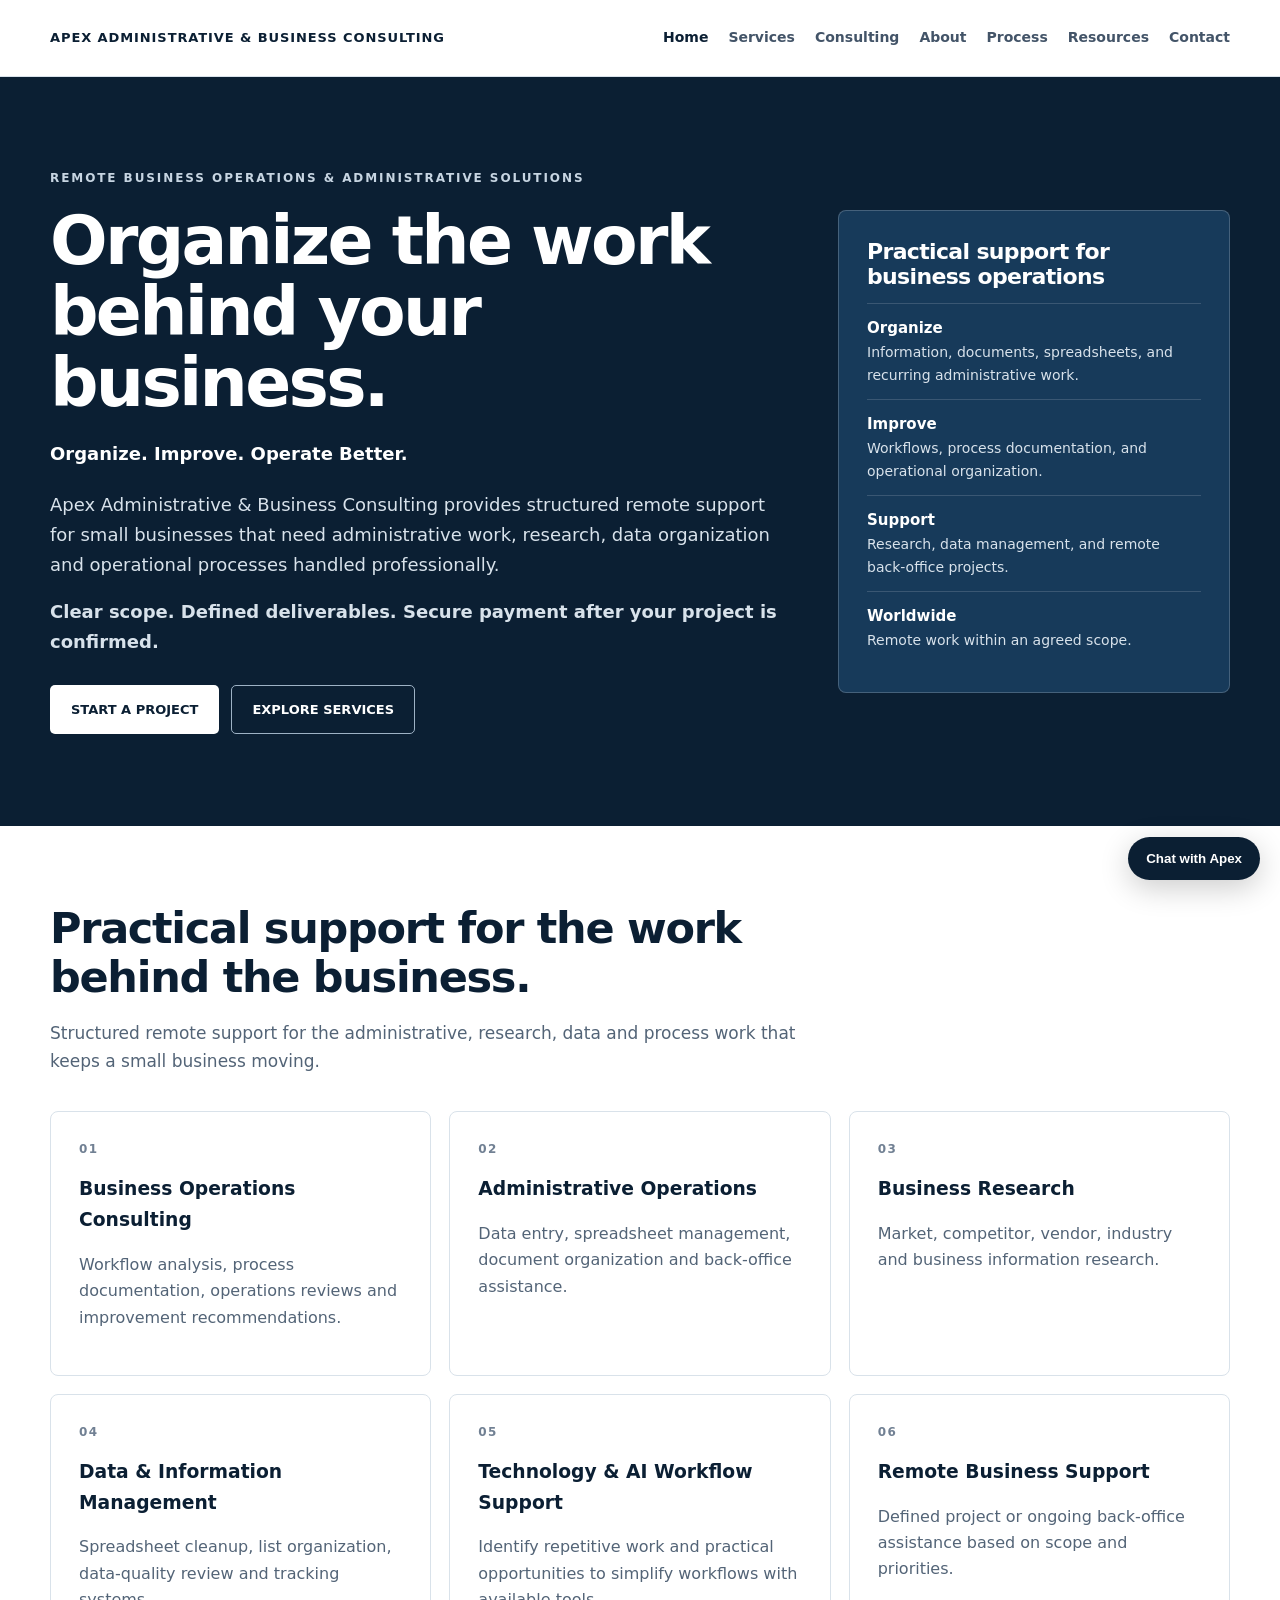
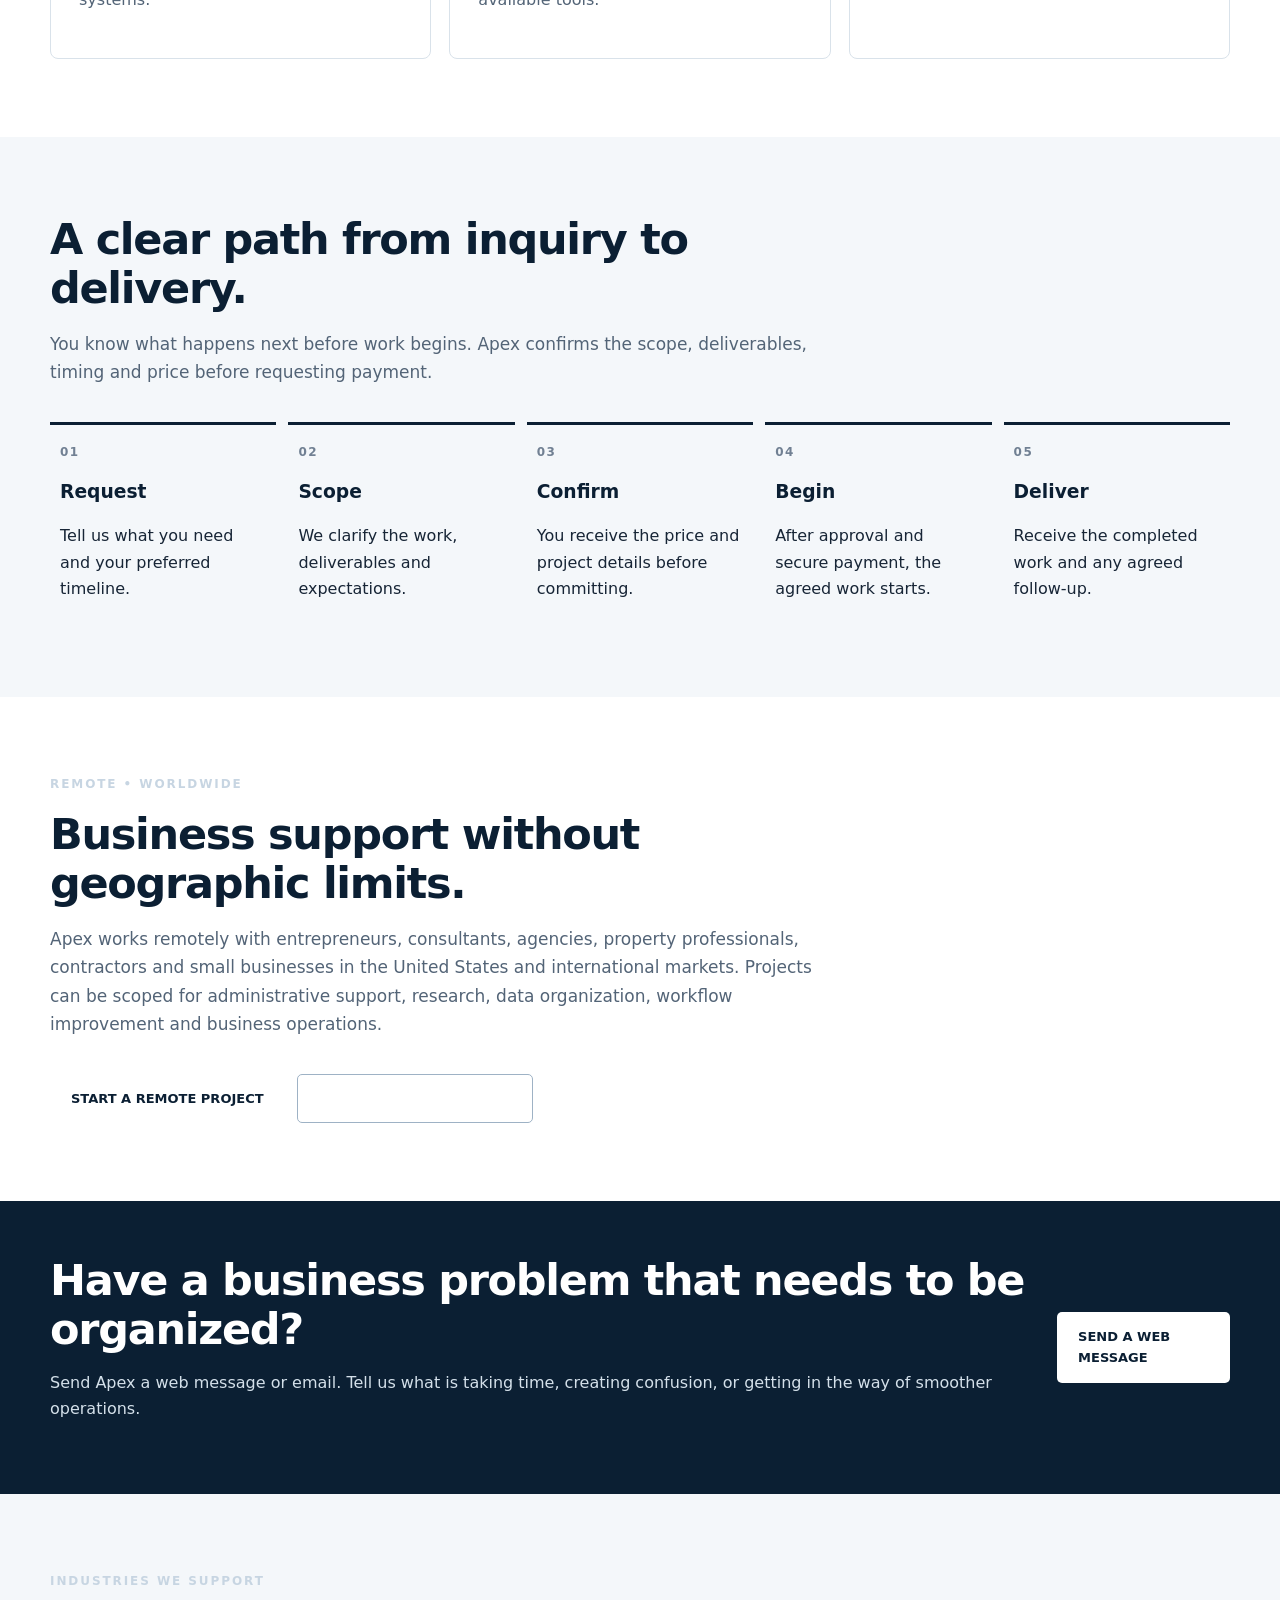
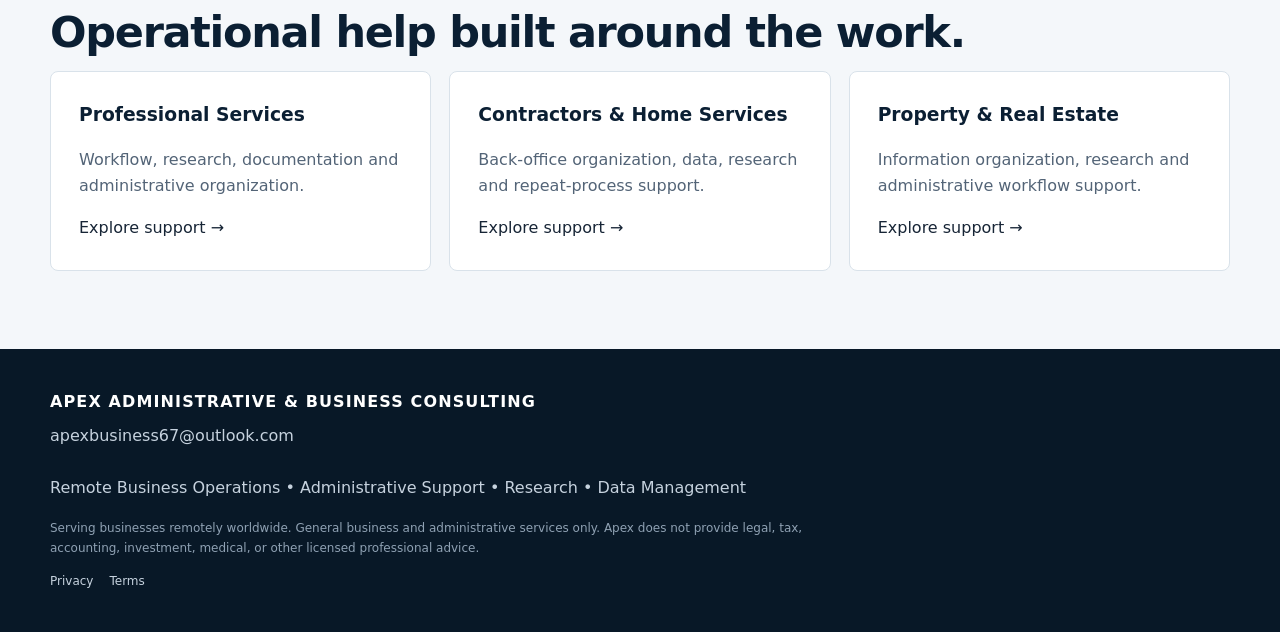
==== commit 134becc1: "Improve Apex homepage customer journey and trust" ====
--- a/index.html
+++ b/index.html
@@ -1 +1 @@
-<!doctype html><html lang="en"><head><meta charset="utf-8"><meta name="viewport" content="width=device-width,initial-scale=1"><meta name="theme-color" content="#0b1f33"><title>Apex Administrative & Business Consulting</title><meta name="description" content="Remote business operations, administrative, research, data organization and workflow support for small businesses worldwide."><link rel="canonical" href="https://apex-administrative-business-consulting.netlify.app/"><link rel="stylesheet" href="style.css"><link rel="icon" href="favicon.svg" type="image/svg+xml"><meta property="og:type" content="website"><meta property="og:title" content="Remote Business Operations & Administrative Solutions"><meta property="og:description" content="Remote business operations, administrative, research, data organization and workflow support for small businesses worldwide."><meta property="og:url" content="https://apex-administrative-business-consulting.netlify.app/"><meta name="twitter:card" content="summary"><meta name="twitter:title" content="Remote Business Operations & Administrative Solutions"><meta name="twitter:description" content="Remote business operations, administrative, research, data organization and workflow support for small businesses worldwide."><meta name="keywords" content="remote administrative support, virtual administrative support, business operations consulting, business research services, spreadsheet cleanup, workflow improvement, process documentation, remote back office support, international business support, small business consulting"><meta name="robots" content="index,follow,max-image-preview:large"><script type="application/ld+json">{"@context":"https://schema.org","@type":"ProfessionalService","name":"Apex Administrative & Business Consulting","url":"https://apex-administrative-business-consulting.netlify.app/","email":"mailto:apexbusiness67@outlook.com","description":"Remote administrative support, business operations consulting, research, data organization, spreadsheet cleanup, process documentation and workflow improvement for businesses and professionals.","areaServed":["United States","Worldwide"],"serviceType":["Administrative Support","Business Operations Consulting","Business Research","Data Organization","Spreadsheet Cleanup","Workflow and Process Support","Technology and AI Workflow Support"]}</script></head><body><nav class="nav"><div class="container nav-inner"><a class="brand" href="index.html">APEX ADMINISTRATIVE &amp; BUSINESS CONSULTING</a><div class="links"><a href="index.html" aria-current="page">Home</a><a href="services.html">Services</a><a href="consulting.html">Consulting</a><a href="about.html">About</a><a href="process.html">Process</a><a href="resources.html">Resources</a><a href="contact.html">Contact</a></div><button class="menu" aria-expanded="false" aria-label="Open menu">☰</button></div><div class="mobile-nav"><a href="index.html">Home</a><a href="services.html">Services</a><a href="consulting.html">Consulting</a><a href="about.html">About</a><a href="process.html">Process</a><a href="contact.html">Contact</a></div></nav><main><header class="hero"><div class="container hero-grid"><div><div class="eyebrow">REMOTE BUSINESS OPERATIONS &amp; ADMINISTRATIVE SOLUTIONS</div><h1>Organize the work behind your business.</h1><div class="tagline">Organize. Improve. Operate Better.</div><p>Apex Administrative &amp; Business Consulting helps small businesses organize operations, improve workflows, manage business information, conduct research, and handle administrative work remotely.</p><div class="actions"><a class="btn primary" href="contact.html">REQUEST A CONSULTATION</a><a class="btn secondary" href="services.html">EXPLORE SERVICES</a><a class="btn primary" href="https://square.link/u/hRuazioX" target="_blank" rel="noopener noreferrer">PAY FOR SERVICES</a></div></div><aside class="hero-panel"><h2>Practical support for business operations</h2><ul><li><strong>Organize</strong>Information, documents, spreadsheets, and recurring administrative work.</li><li><strong>Improve</strong>Workflows, process documentation, and operational organization.</li><li><strong>Support</strong>Research, data management, and remote back-office projects.</li><li><strong>Worldwide</strong>Remote work within an agreed scope.</li></ul></aside></div></header><section class="section"><div class="container"><div class="section-head"><h2>Practical support for the work behind the business.</h2><p class="lead">Structured remote support for the administrative, research, data and process work that keeps a small business moving.</p></div><div class="grid"><div class="card"><div class="number">01</div><h3>Business Operations Consulting</h3><p>Workflow analysis, process documentation, operations reviews and improvement recommendations.</p></div><div class="card"><div class="number">02</div><h3>Administrative Operations</h3><p>Data entry, spreadsheet management, document organization and back-office assistance.</p></div><div class="card"><div class="number">03</div><h3>Business Research</h3><p>Market, competitor, vendor, industry and business information research.</p></div><div class="card"><div class="number">04</div><h3>Data &amp; Information Management</h3><p>Spreadsheet cleanup, list organization, data-quality review and tracking systems.</p></div><div class="card"><div class="number">05</div><h3>Technology &amp; AI Workflow Support</h3><p>Identify repetitive work and practical opportunities to simplify workflows with available tools.</p></div><div class="card"><div class="number">06</div><h3>Remote Business Support</h3><p>Defined project or ongoing back-office assistance based on scope and priorities.</p></div></div></div></section><section class="section soft"><div class="container"><div class="section-head"><h2>A straightforward process.</h2><p class="lead">Every engagement starts with the business problem and a defined scope.</p></div><div class="steps"><div class="step"><div class="number">01</div><h3>Discover</h3><p>Understand the situation.</p></div><div class="step"><div class="number">02</div><h3>Review</h3><p>Examine the relevant work.</p></div><div class="step"><div class="number">03</div><h3>Recommend</h3><p>Set practical priorities.</p></div><div class="step"><div class="number">04</div><h3>Implement</h3><p>Assist with agreed changes.</p></div><div class="step"><div class="number">05</div><h3>Support</h3><p>Continue remotely when needed.</p></div></div></div></section><section class="section"><div class="container"><div class="section-head"><div class="eyebrow">REMOTE • WORLDWIDE</div><h2>Business support without geographic limits.</h2><p class="lead">Apex works remotely with entrepreneurs, consultants, agencies, property professionals, contractors and small businesses in the United States and international markets. Projects can be scoped for administrative support, research, data organization, workflow improvement and business operations.</p></div><div class="actions"><a class="btn primary" href="contact.html">START A REMOTE PROJECT</a><a class="btn secondary" href="services.html">VIEW PRICING &amp; SERVICES</a></div></div></section><section class="band"><div class="container band-inner"><div><h2>Have a business problem that needs to be organized?</h2><p>Send Apex a web message or email. Tell us what is taking time, creating confusion, or getting in the way of smoother operations.</p></div><a class="btn primary" href="contact.html">SEND A WEB MESSAGE</a></div></section><section class="section soft"><div class="container"><div class="eyebrow">INDUSTRIES WE SUPPORT</div><h2>Operational help built around the work.</h2><div class="grid"><div class="card"><h3>Professional Services</h3><p>Workflow, research, documentation and administrative organization.</p><a href="professional-services.html">Explore support →</a></div><div class="card"><h3>Contractors & Home Services</h3><p>Back-office organization, data, research and repeat-process support.</p><a href="contractors.html">Explore support →</a></div><div class="card"><h3>Property & Real Estate</h3><p>Information organization, research and administrative workflow support.</p><a href="real-estate.html">Explore support →</a></div></div></div></section></main><footer><div class="container"><div class="footer-grid"><div><div class="footer-brand">APEX ADMINISTRATIVE &amp; BUSINESS CONSULTING</div><div style="margin-top:8px"><a href="mailto:apexbusiness67@outlook.com">apexbusiness67@outlook.com</a></div></div><div>Remote Business Operations • Administrative Support • Research • Data Management</div></div><div class="footer-small">Serving businesses remotely worldwide. General business and administrative services only. Apex does not provide legal, tax, accounting, investment, medical, or other licensed professional advice.</div><div class="footer-links"><a href="privacy.html">Privacy</a><a href="terms.html">Terms</a></div></div></footer><script src="menu.js"></script></body></html>+<!doctype html><html lang="en"><head><meta charset="utf-8"><meta name="viewport" content="width=device-width,initial-scale=1"><meta name="theme-color" content="#0b1f33"><title>Apex Administrative & Business Consulting</title><meta name="description" content="Remote business operations, administrative, research, data organization and workflow support for small businesses worldwide."><link rel="canonical" href="https://apex-administrative-business-consulting.netlify.app/"><link rel="stylesheet" href="style.css"><link rel="icon" href="favicon.svg" type="image/svg+xml"><meta property="og:type" content="website"><meta property="og:title" content="Remote Business Operations & Administrative Solutions"><meta property="og:description" content="Remote business operations, administrative, research, data organization and workflow support for small businesses worldwide."><meta property="og:url" content="https://apex-administrative-business-consulting.netlify.app/"><meta name="twitter:card" content="summary"><meta name="twitter:title" content="Remote Business Operations & Administrative Solutions"><meta name="twitter:description" content="Remote business operations, administrative, research, data organization and workflow support for small businesses worldwide."><meta name="keywords" content="remote administrative support, virtual administrative support, business operations consulting, business research services, spreadsheet cleanup, workflow improvement, process documentation, remote back office support, international business support, small business consulting"><meta name="robots" content="index,follow,max-image-preview:large"><script type="application/ld+json">{"@context":"https://schema.org","@type":"ProfessionalService","name":"Apex Administrative & Business Consulting","url":"https://apex-administrative-business-consulting.netlify.app/","email":"mailto:apexbusiness67@outlook.com","description":"Remote administrative support, business operations consulting, research, data organization, spreadsheet cleanup, process documentation and workflow improvement for businesses and professionals.","areaServed":["United States","Worldwide"],"serviceType":["Administrative Support","Business Operations Consulting","Business Research","Data Organization","Spreadsheet Cleanup","Workflow and Process Support","Technology and AI Workflow Support"]}</script></head><body><nav class="nav"><div class="container nav-inner"><a class="brand" href="index.html">APEX ADMINISTRATIVE &amp; BUSINESS CONSULTING</a><div class="links"><a href="index.html" aria-current="page">Home</a><a href="services.html">Services</a><a href="consulting.html">Consulting</a><a href="about.html">About</a><a href="process.html">Process</a><a href="resources.html">Resources</a><a href="contact.html">Contact</a></div><button class="menu" aria-expanded="false" aria-label="Open menu">☰</button></div><div class="mobile-nav"><a href="index.html">Home</a><a href="services.html">Services</a><a href="consulting.html">Consulting</a><a href="about.html">About</a><a href="process.html">Process</a><a href="contact.html">Contact</a></div></nav><main><header class="hero"><div class="container hero-grid"><div><div class="eyebrow">REMOTE BUSINESS OPERATIONS &amp; ADMINISTRATIVE SOLUTIONS</div><h1>Organize the work behind your business.</h1><div class="tagline">Organize. Improve. Operate Better.</div><p>Apex Administrative &amp; Business Consulting provides structured remote support for small businesses that need administrative work, research, data organization and operational processes handled professionally.</p><p><strong>Clear scope. Defined deliverables. Secure payment after your project is confirmed.</strong></p><div class="actions"><a class="btn primary" href="contact.html">START A PROJECT</a><a class="btn secondary" href="services.html">EXPLORE SERVICES</a></div></div><aside class="hero-panel"><h2>Practical support for business operations</h2><ul><li><strong>Organize</strong>Information, documents, spreadsheets, and recurring administrative work.</li><li><strong>Improve</strong>Workflows, process documentation, and operational organization.</li><li><strong>Support</strong>Research, data management, and remote back-office projects.</li><li><strong>Worldwide</strong>Remote work within an agreed scope.</li></ul></aside></div></header><section class="section"><div class="container"><div class="section-head"><h2>Practical support for the work behind the business.</h2><p class="lead">Structured remote support for the administrative, research, data and process work that keeps a small business moving.</p></div><div class="grid"><div class="card"><div class="number">01</div><h3>Business Operations Consulting</h3><p>Workflow analysis, process documentation, operations reviews and improvement recommendations.</p></div><div class="card"><div class="number">02</div><h3>Administrative Operations</h3><p>Data entry, spreadsheet management, document organization and back-office assistance.</p></div><div class="card"><div class="number">03</div><h3>Business Research</h3><p>Market, competitor, vendor, industry and business information research.</p></div><div class="card"><div class="number">04</div><h3>Data &amp; Information Management</h3><p>Spreadsheet cleanup, list organization, data-quality review and tracking systems.</p></div><div class="card"><div class="number">05</div><h3>Technology &amp; AI Workflow Support</h3><p>Identify repetitive work and practical opportunities to simplify workflows with available tools.</p></div><div class="card"><div class="number">06</div><h3>Remote Business Support</h3><p>Defined project or ongoing back-office assistance based on scope and priorities.</p></div></div></div></section><section class="section soft"><div class="container"><div class="section-head"><h2>A clear path from inquiry to delivery.</h2><p class="lead">You know what happens next before work begins. Apex confirms the scope, deliverables, timing and price before requesting payment.</p></div><div class="steps"><div class="step"><div class="number">01</div><h3>Request</h3><p>Tell us what you need and your preferred timeline.</p></div><div class="step"><div class="number">02</div><h3>Scope</h3><p>We clarify the work, deliverables and expectations.</p></div><div class="step"><div class="number">03</div><h3>Confirm</h3><p>You receive the price and project details before committing.</p></div><div class="step"><div class="number">04</div><h3>Begin</h3><p>After approval and secure payment, the agreed work starts.</p></div><div class="step"><div class="number">05</div><h3>Deliver</h3><p>Receive the completed work and any agreed follow-up.</p></div></div></div></section><section class="section"><div class="container"><div class="section-head"><div class="eyebrow">REMOTE • WORLDWIDE</div><h2>Business support without geographic limits.</h2><p class="lead">Apex works remotely with entrepreneurs, consultants, agencies, property professionals, contractors and small businesses in the United States and international markets. Projects can be scoped for administrative support, research, data organization, workflow improvement and business operations.</p></div><div class="actions"><a class="btn primary" href="contact.html">START A REMOTE PROJECT</a><a class="btn secondary" href="services.html">VIEW PRICING &amp; SERVICES</a></div></div></section><section class="band"><div class="container band-inner"><div><h2>Have a business problem that needs to be organized?</h2><p>Send Apex a web message or email. Tell us what is taking time, creating confusion, or getting in the way of smoother operations.</p></div><a class="btn primary" href="contact.html">SEND A WEB MESSAGE</a></div></section><section class="section soft"><div class="container"><div class="eyebrow">INDUSTRIES WE SUPPORT</div><h2>Operational help built around the work.</h2><div class="grid"><div class="card"><h3>Professional Services</h3><p>Workflow, research, documentation and administrative organization.</p><a href="professional-services.html">Explore support →</a></div><div class="card"><h3>Contractors & Home Services</h3><p>Back-office organization, data, research and repeat-process support.</p><a href="contractors.html">Explore support →</a></div><div class="card"><h3>Property & Real Estate</h3><p>Information organization, research and administrative workflow support.</p><a href="real-estate.html">Explore support →</a></div></div></div></section></main><footer><div class="container"><div class="footer-grid"><div><div class="footer-brand">APEX ADMINISTRATIVE &amp; BUSINESS CONSULTING</div><div style="margin-top:8px"><a href="mailto:apexbusiness67@outlook.com">apexbusiness67@outlook.com</a></div></div><div>Remote Business Operations • Administrative Support • Research • Data Management</div></div><div class="footer-small">Serving businesses remotely worldwide. General business and administrative services only. Apex does not provide legal, tax, accounting, investment, medical, or other licensed professional advice.</div><div class="footer-links"><a href="privacy.html">Privacy</a><a href="terms.html">Terms</a></div></div></footer><script src="menu.js"></script></body></html>
